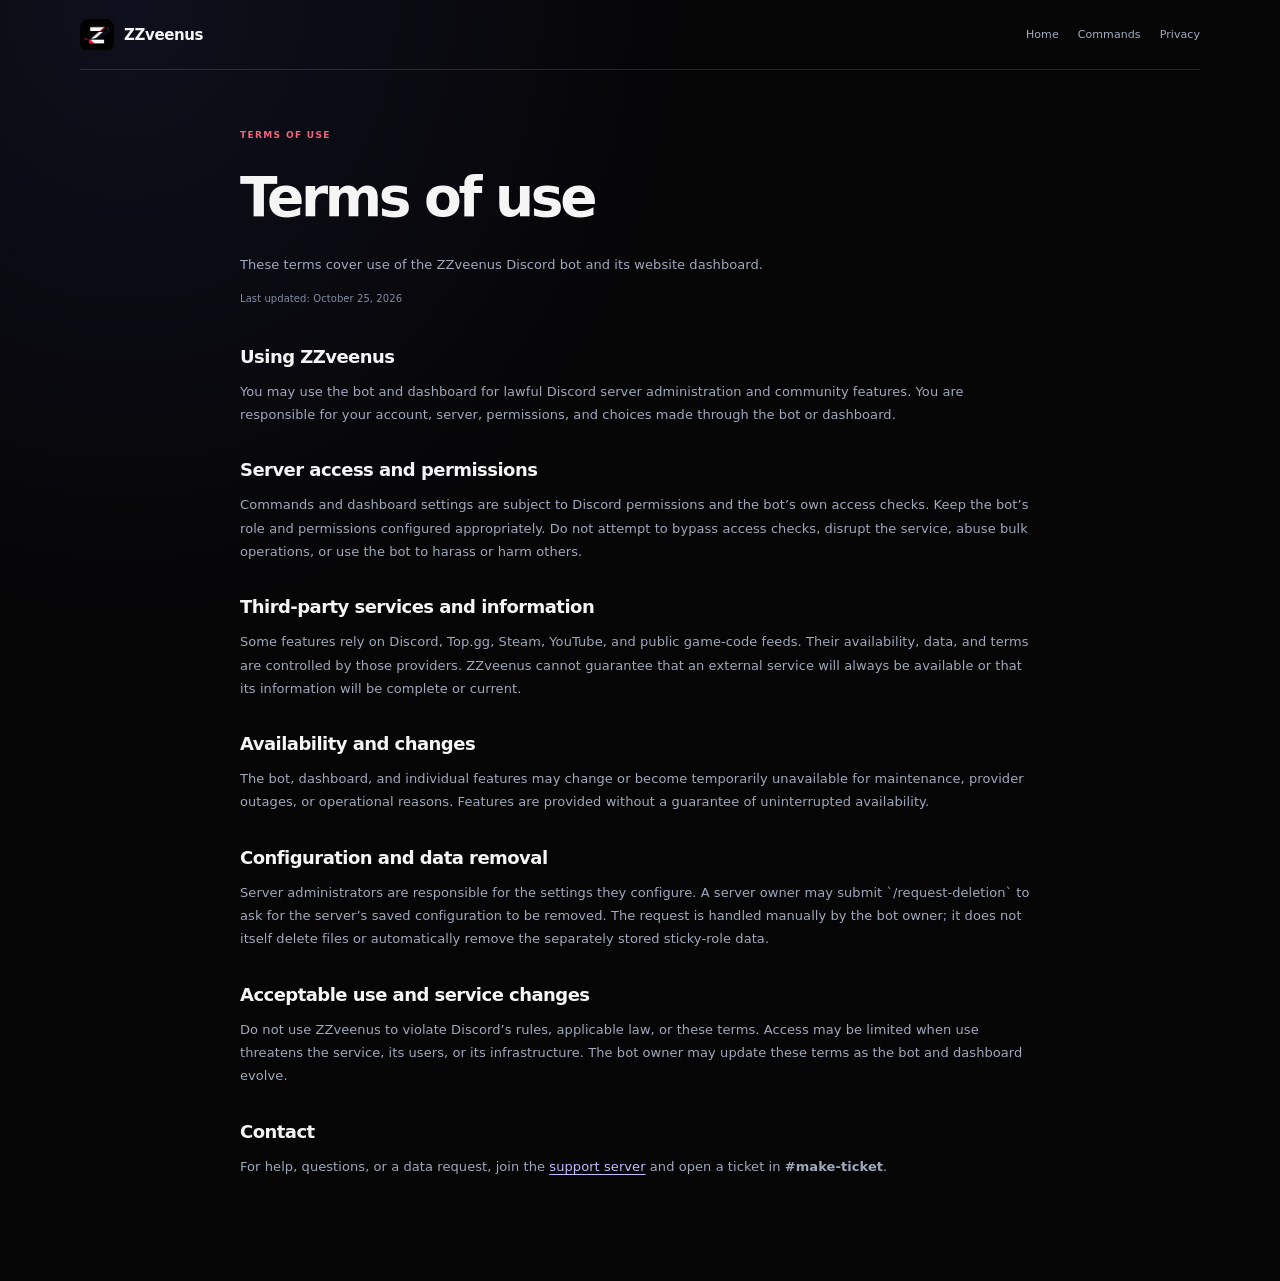
==== terms.html @ 5bde3ddc "Add GitHub Pages legal pages" ====
<!doctype html>
<html lang="en">
<head>
  <meta charset="utf-8">
  <meta name="viewport" content="width=device-width, initial-scale=1">
  <meta name="theme-color" content="#08090b">
  <meta name="description" content="Terms for using the ZZveenus Discord bot and web dashboard.">
  <title>Terms — ZZveenus</title>
  <link rel="icon" href="/zzveenus.png?v=2" type="image/png">
  <link rel="stylesheet" href="site.css">
</head>
<body class="doc-page">
  <header class="doc-header"><a class="brand" href="index.html" aria-label="ZZveenus home"><img class="brand-logo" src="zzveenus.png" alt="" onerror="this.hidden=true"><span>ZZveenus</span></a><nav class="doc-nav" aria-label="Page navigation"><a href="index.html">Home</a><a href="https://zzveenus.duckdns.org/commands">Commands</a><a href="privacy.html">Privacy</a></nav></header>
  <main class="doc-shell legal-content">
    <section class="doc-lead"><div class="eyebrow">TERMS OF USE</div><h1>Terms of use</h1><p>These terms cover use of the ZZveenus Discord bot and its website dashboard.</p><p class="last-updated">Last updated: October 25, 2026</p></section>
    <h2>Using ZZveenus</h2>
    <p>You may use the bot and dashboard for lawful Discord server administration and community features. You are responsible for your account, server, permissions, and choices made through the bot or dashboard.</p>
    <h2>Server access and permissions</h2>
    <p>Commands and dashboard settings are subject to Discord permissions and the bot’s own access checks. Keep the bot’s role and permissions configured appropriately. Do not attempt to bypass access checks, disrupt the service, abuse bulk operations, or use the bot to harass or harm others.</p>
    <h2>Third-party services and information</h2>
    <p>Some features rely on Discord, Top.gg, Steam, YouTube, and public game-code feeds. Their availability, data, and terms are controlled by those providers. ZZveenus cannot guarantee that an external service will always be available or that its information will be complete or current.</p>
    <h2>Availability and changes</h2>
    <p>The bot, dashboard, and individual features may change or become temporarily unavailable for maintenance, provider outages, or operational reasons. Features are provided without a guarantee of uninterrupted availability.</p>
    <h2>Configuration and data removal</h2>
    <p>Server administrators are responsible for the settings they configure. A server owner may submit `/request-deletion` to ask for the server’s saved configuration to be removed. The request is handled manually by the bot owner; it does not itself delete files or automatically remove the separately stored sticky-role data.</p>
    <h2>Acceptable use and service changes</h2>
    <p>Do not use ZZveenus to violate Discord’s rules, applicable law, or these terms. Access may be limited when use threatens the service, its users, or its infrastructure. The bot owner may update these terms as the bot and dashboard evolve.</p>
    <h2>Contact</h2>
    <p>For help, questions, or a data request, join the <a href="https://discord.com/invite/rjfcsgmcDd">support server</a> and open a ticket in <b>#make-ticket</b>.</p>
  </main>
</body>
</html>
---- site.css ----
:root{color-scheme:dark;--bg:#0b0e16;--surface:#111522;--surface-2:#151a2a;--line:rgba(180,191,235,.12);--text:#f3f5ff;--muted:#a0a7bd;--dim:#717991;--purple:#9a8bff;--blue:#6f92ff;--mint:#7de5c7;--orange:#ffb47e;--shadow:0 28px 90px rgba(0,0,0,.38);font-family:Inter,ui-sans-serif,system-ui,-apple-system,BlinkMacSystemFont,"Segoe UI",sans-serif}*{box-sizing:border-box}html{scroll-behavior:smooth;scroll-padding-top:90px}body{margin:0;background:var(--bg);color:var(--text);font-size:15px;line-height:1.6}a{color:inherit;text-decoration:none}button,input,select,textarea{font:inherit}button,a{-webkit-tap-highlight-color:transparent}button:focus-visible,a:focus-visible,input:focus-visible,select:focus-visible,textarea:focus-visible{outline:2px solid var(--purple);outline-offset:3px}.site-shell{overflow:hidden}.section-wrap{width:min(1160px,calc(100% - 56px));margin-inline:auto}.topbar{height:78px;width:min(1260px,calc(100% - 48px));margin:auto;display:flex;align-items:center;justify-content:space-between;border-bottom:1px solid rgba(255,255,255,.06)}.brand{display:inline-flex;align-items:center;gap:11px;font-weight:760;font-size:16px;letter-spacing:-.03em}.brand-mark{display:grid;place-items:center;width:32px;height:32px;border-radius:11px;color:#101322;font-size:17px;font-weight:900;background:linear-gradient(140deg,#c4b8ff,#7187ff);box-shadow:0 5px 25px rgba(133,130,255,.28)}.main-nav,.top-actions{display:flex;align-items:center;gap:29px}.main-nav a,.support-link{color:var(--muted);font-size:13px;transition:color .2s}.main-nav a:hover,.support-link:hover,.footer-links a:hover{color:var(--text)}.top-actions{gap:10px}.button{display:inline-flex;align-items:center;justify-content:center;gap:10px;padding:12px 18px;border-radius:12px;border:1px solid transparent;font-size:13px;font-weight:720;transition:transform .2s,border-color .2s,background .2s,box-shadow .2s;cursor:pointer}.button:hover{transform:translateY(-2px)}.button-small{padding:9px 13px;font-size:12px}.button-large{padding:15px 20px;font-size:14px}.button-primary{color:#101322;background:linear-gradient(135deg,#c4b8ff,#91a1ff 70%,#7edccc);box-shadow:0 8px 30px rgba(130,139,255,.18)}.button-primary:hover{box-shadow:0 12px 34px rgba(130,139,255,.28)}.button-quiet{background:rgba(255,255,255,.035);border-color:var(--line);color:#d5daf0}.button-outline{background:rgba(255,255,255,.025);border-color:rgba(200,206,255,.2);color:#e8eaff}.button-outline:hover,.button-quiet:hover{border-color:rgba(190,183,255,.55);background:rgba(255,255,255,.06)}.hero{min-height:645px;display:grid;grid-template-columns:1.02fr .98fr;gap:56px;align-items:center;padding-top:50px;padding-bottom:66px}.hero-copy{position:relative;z-index:2}.eyebrow{display:flex;align-items:center;gap:9px;color:#bcb6ff;text-transform:uppercase;font-weight:760;font-size:10px;letter-spacing:.17em}.pulse-dot{width:7px;height:7px;border-radius:50%;background:var(--mint);box-shadow:0 0 14px var(--mint)}h1,h2,h3,p{margin-top:0}.hero h1{font-size:clamp(46px,6vw,74px);letter-spacing:-.07em;line-height:1.05;margin:21px 0 22px;font-weight:780}.gradient-text{color:transparent;background:linear-gradient(95deg,#c5b7ff 3%,#8e9cff 55%,#87e2c9);background-clip:text;-webkit-background-clip:text}.hero-lede{max-width:540px;font-size:17px;line-height:1.7;color:#aeb5ca}.hero-buttons{display:flex;flex-wrap:wrap;gap:12px;margin-top:28px}.hero-footnote{margin-top:20px;color:#8f97ad;font-size:12px}.mini-check{display:inline-grid;place-items:center;width:18px;height:18px;border-radius:50%;margin-right:5px;color:var(--mint);background:rgba(125,229,199,.12);font-weight:800}.hero-footnote code,.feature-command,.step code,.faq-item code{font-size:11px;color:#cec9ff;background:rgba(155,139,255,.1);border:1px solid rgba(155,139,255,.14);border-radius:6px;padding:3px 6px}.support-link{display:inline-block;margin-top:24px;font-size:12px}.support-link span{color:var(--purple);padding-left:3px}.hero-art{min-height:470px;position:relative;display:grid;place-items:center;isolation:isolate}.hero-art:before{content:"";position:absolute;width:340px;height:340px;border-radius:50%;background:radial-gradient(circle,rgba(105,116,255,.23),rgba(64,80,181,.06) 52%,transparent 70%);filter:blur(12px);z-index:-2}.art-orbit{position:absolute;width:400px;height:400px;border:1px solid rgba(158,151,255,.13);border-radius:50%;z-index:-1;transform:rotate(-20deg) scaleY(.54)}.orbit-two{width:480px;height:480px;transform:rotate(48deg) scaleY(.44);border-color:rgba(123,228,211,.1)}.orb{position:absolute;border-radius:50%;filter:blur(1px);z-index:-1}.orb-a{width:13px;height:13px;right:10%;top:15%;background:#82e7ce;box-shadow:0 0 30px #82e7ce}.orb-b{width:8px;height:8px;left:5%;bottom:18%;background:#a392ff;box-shadow:0 0 25px #a392ff}.discord-card{position:relative;width:min(370px,85%);padding:20px;border-radius:20px;border:1px solid rgba(195,198,255,.18);background:linear-gradient(145deg,rgba(28,34,55,.96),rgba(17,21,34,.96));box-shadow:0 35px 90px rgba(0,0,0,.4),0 0 55px rgba(105,116,255,.11);transform:rotate(-2deg)}.discord-card-head,.alert-preview,.card-foot,.sale-line,.setup-head{display:flex;align-items:center}.discord-card-head{gap:11px}.discord-avatar,.setup-mark{width:38px;height:38px;display:grid;place-items:center;border-radius:13px;background:linear-gradient(135deg,#ab9cff,#7287ff);color:#13152a;font-size:19px;font-weight:900}.discord-card-head strong,.discord-card-head small,.alert-preview b,.alert-preview small,.setup-head b,.setup-head small,.sale-line b,.sale-line small{display:block}.discord-card-head strong{font-size:13px}.discord-card-head small,.alert-preview small,.setup-head small,.sale-line small{font-size:10px;color:#8790a8}.card-dots{margin-left:auto;color:#8089a2;letter-spacing:2px}.alert-tag{display:flex;justify-content:space-between;margin-top:24px;color:#ffbb89;font-weight:800;font-size:9px;letter-spacing:.15em}.alert-online{font-size:8px;color:#79dfbd}.discord-card h3{margin:12px 0 5px;font-size:20px;letter-spacing:-.04em}.discord-card>p{color:#a6aec3;font-size:12px;line-height:1.6;margin-bottom:17px}.alert-preview{gap:11px;padding:12px;border:1px solid rgba(255,255,255,.07);border-radius:12px;background:rgba(255,255,255,.035)}.preview-icon{display:grid;place-items:center;width:30px;height:30px;background:rgba(255,177,126,.12);border-radius:10px;color:var(--orange);font-size:19px}.alert-preview b{font-size:11px}.alert-preview strong{margin-left:auto;color:var(--mint);font-size:12px}.card-divider{height:1px;background:rgba(255,255,255,.07);margin:17px 0 12px}.card-foot{justify-content:space-between;color:#798198;font-size:9px}.float-chip{position:absolute;padding:9px 12px;border:1px solid rgba(196,199,255,.14);border-radius:99px;background:rgba(16,20,33,.87);box-shadow:0 9px 30px rgba(0,0,0,.24);color:#bdc2d7;font-size:10px;backdrop-filter:blur(16px)}.float-chip span{color:var(--mint);margin-right:5px}.chip-top{top:18%;right:0}.chip-bottom{bottom:13%;left:1%}.trust-strip{display:flex;align-items:center;justify-content:space-between;gap:14px;padding:19px 24px;margin-bottom:128px;border:1px solid var(--line);border-radius:15px;background:linear-gradient(90deg,rgba(255,255,255,.025),rgba(126,135,222,.055),rgba(255,255,255,.02));color:#bac1d4;font-size:11px}.trust-strip>span{font-size:9px;letter-spacing:.14em;color:#858da3;font-weight:760}.trust-strip b{font-weight:600}.trust-strip i{height:4px;width:4px;border-radius:50%;background:#6e718c}.features-section{padding-bottom:128px}.section-heading{max-width:620px;margin-bottom:42px}.section-heading h2,.how-section h2,.closing h2{font-size:clamp(35px,4.6vw,54px);line-height:1.08;letter-spacing:-.065em;margin:16px 0}.muted-heading{color:#868ea5}.section-heading>p,.why-card p,.closing>p{color:#9da5ba;font-size:14px}.feature-grid{display:grid;grid-template-columns:1fr 1fr;gap:16px}.feature-card{position:relative;min-height:300px;padding:25px;border:1px solid var(--line);border-radius:20px;background:linear-gradient(145deg,rgba(23,28,44,.86),rgba(16,20,31,.9));overflow:hidden;transition:transform .25s,border-color .25s}.feature-card:hover{transform:translateY(-4px);border-color:rgba(176,166,255,.32)}.feature-wide{grid-column:span 2;display:grid;grid-template-columns:.9fr 1.1fr;align-items:center;gap:28px;min-height:280px}.feature-icon{display:grid;place-items:center;width:38px;height:38px;border-radius:13px;margin-bottom:19px;font-size:18px;font-weight:800}.icon-orange{background:rgba(255,180,126,.13);color:var(--orange)}.icon-red{background:rgba(255,101,120,.12);color:#ff7186}.icon-violet{background:rgba(156,139,255,.14);color:#b4a7ff}.icon-blue{background:rgba(111,146,255,.15);color:#91a9ff}.icon-green{background:rgba(125,229,199,.12);color:var(--mint)}.icon-teal{background:rgba(82,205,190,.12);color:#68d5c9}.feature-kicker{color:#939bb1;font-size:9px;font-weight:800;letter-spacing:.16em}.feature-card h3{font-size:20px;letter-spacing:-.04em;line-height:1.25;margin:8px 0 10px}.feature-card p{color:#a1a9bd;font-size:12px;line-height:1.7;margin:0;max-width:460px}.feature-command{display:inline-block;margin-top:18px}.feature-copy .feature-icon{margin-bottom:16px}.feature-visual,.setup-visual{min-height:188px;padding:18px;border:1px solid rgba(190,194,255,.12);border-radius:16px;background:radial-gradient(ellipse at 80% 15%,rgba(112,115,255,.13),transparent 55%),rgba(9,12,21,.45)}.visual-label{margin-bottom:20px;color:#767e96;font-size:8px;letter-spacing:.15em;font-weight:800}.sale-line{gap:10px;padding:10px 0;border-top:1px solid rgba(255,255,255,.06)}.sale-glyph{display:grid;place-items:center;width:30px;height:30px;background:rgba(255,180,126,.12);border-radius:9px;color:var(--orange);font-size:17px;font-weight:800}.sale-line b{font-size:10px}.sale-line em{margin-left:auto;color:var(--mint);font-style:normal;font-size:11px;font-weight:800}.ghost-line{opacity:.68}.mini-demo{display:flex;align-items:center;gap:10px;margin-top:24px;padding:12px;border-radius:13px;background:rgba(255,255,255,.035);border:1px solid rgba(255,255,255,.06)}.demo-play{display:grid;place-items:center;width:31px;height:31px;border-radius:10px;background:rgba(255,92,120,.13);color:#ff8094;font-size:11px}.mini-demo b,.mini-demo small{display:block}.mini-demo b{font-size:10px}.mini-demo small{font-size:9px;color:#818aa0}.demo-arrow{margin-left:auto;color:#9c91ff}.code-demo{display:flex;align-items:center;justify-content:space-between;flex-wrap:wrap;gap:10px;margin-top:20px;padding:13px 14px;border-radius:13px;background:rgba(255,255,255,.035);color:#9a9fb5;font-size:8px;letter-spacing:.05em}.code-demo b{font-size:10px;color:#c2b5ff;letter-spacing:.17em}.code-demo span:last-child{width:100%;color:#70798f}.setup-visual{min-height:185px}.setup-head{gap:10px;margin-bottom:16px}.setup-mark{width:30px;height:30px;border-radius:10px;font-size:14px}.setup-head b{font-size:10px}.setup-row{display:flex;align-items:center;gap:9px;padding:8px 0;border-top:1px solid rgba(255,255,255,.055);font-size:10px;color:#b6bdd0}.setup-row small{margin-left:auto;color:#78dcbf;font-size:8px}.check-pill{display:grid;place-items:center;width:16px;height:16px;border-radius:50%;background:rgba(125,229,199,.13);color:var(--mint);font-size:10px}.text-link{display:inline-block;margin-top:18px;color:#c2b8ff;font-size:11px}.text-link span{margin-left:4px}.media-note{display:flex;align-items:center;gap:15px;margin-top:18px;padding:17px 20px;border:1px dashed rgba(177,170,255,.26);border-radius:15px;color:#9ea7bc;background:rgba(144,130,255,.035)}.media-note>span{display:grid;place-items:center;width:32px;height:32px;border-radius:50%;background:rgba(160,146,255,.14);color:#c5bbff;font-size:11px}.media-note b{display:block;color:#d5d7e9;font-size:11px}.media-note p{margin:3px 0 0;font-size:10px}.how-section{padding:96px 0;background:radial-gradient(ellipse at 10% 45%,rgba(76,89,179,.1),transparent 50%),linear-gradient(180deg,rgba(255,255,255,.018),transparent)}.how-layout{display:grid;grid-template-columns:.85fr 1.15fr;gap:100px;align-items:center}.how-section .section-heading{margin:0}.how-section .button{margin-top:10px}.steps-list{display:grid;gap:7px}.step{display:grid;grid-template-columns:55px 1fr;gap:15px;padding:21px 0;border-bottom:1px solid var(--line)}.step:last-child{border-bottom:none}.step-number{font-size:12px;color:#9c91ff;font-weight:800;letter-spacing:.1em}.step h3{margin:0 0 6px;font-size:15px}.step p{margin:0;color:#9da5ba;font-size:12px}.why-section{padding-top:112px;padding-bottom:110px}.why-card{position:relative;display:grid;grid-template-columns:1fr .8fr;gap:40px;align-items:center;min-height:330px;padding:47px;border-radius:23px;border:1px solid rgba(186,181,255,.16);background:radial-gradient(ellipse at 80% 40%,rgba(113,113,245,.12),transparent 47%),linear-gradient(145deg,#171b2c,#111522);overflow:hidden}.why-card h2{font-size:38px;letter-spacing:-.06em;margin:14px 0}.why-card p{max-width:520px;line-height:1.75}.why-card .button{margin-top:12px}.why-stats{height:245px;position:relative;display:grid;place-items:center}.why-orbit{position:absolute;width:235px;height:235px;border-radius:50%;border:1px solid rgba(171,162,255,.21);transform:rotate(34deg) scaleY(.56)}.why-orbit:before,.why-orbit:after{content:"";position:absolute;inset:22px;border:1px solid rgba(124,225,205,.14);border-radius:50%}.why-orbit:after{inset:44px;border-color:rgba(173,161,255,.13)}.why-mark{display:grid;place-items:center;width:68px;height:68px;border-radius:22px;background:linear-gradient(145deg,#c4b8ff,#7a8eff);color:#16172b;font-size:34px;font-weight:900;box-shadow:0 0 45px rgba(141,133,255,.35)}.why-label{position:absolute;padding:6px 9px;border-radius:8px;background:rgba(10,13,23,.84);border:1px solid var(--line);color:#b6bdd1;font-size:8px;letter-spacing:.1em}.label-a{top:12%;left:16%}.label-b{top:20%;right:6%}.label-c{bottom:15%;left:8%}.label-d{bottom:11%;right:12%}.faq-section{display:grid;grid-template-columns:.7fr 1.3fr;gap:70px;padding-bottom:125px}.faq-section .section-heading{margin:0}.faq-list{border-top:1px solid var(--line)}.faq-item{border-bottom:1px solid var(--line);padding:0 2px}.faq-item summary{display:flex;justify-content:space-between;align-items:center;gap:15px;list-style:none;cursor:pointer;padding:19px 0;font-size:13px;font-weight:650}.faq-item summary::-webkit-details-marker{display:none}.faq-item summary span{color:#a498ff;font-size:21px;font-weight:300;transition:transform .2s}.faq-item[open] summary span{transform:rotate(45deg)}.faq-item p{max-width:610px;margin:0;padding:0 32px 20px 0;color:#9fa7ba;font-size:12px}.faq-item p a{color:#c5baff;text-decoration:underline;text-underline-offset:3px}.closing{position:relative;margin-bottom:96px;padding:66px 24px;text-align:center;border:1px solid rgba(182,173,255,.16);border-radius:24px;background:linear-gradient(145deg,rgba(24,28,46,.96),rgba(15,18,29,.95));overflow:hidden}.closing-glow{position:absolute;top:-140px;left:50%;transform:translateX(-50%);width:430px;height:240px;background:rgba(121,121,255,.15);filter:blur(80px);pointer-events:none}.closing>*:not(.closing-glow){position:relative}.closing .eyebrow{justify-content:center}.closing h2{margin:16px 0;font-size:clamp(34px,5vw,54px)}.closing>p{margin-bottom:5px}.closing .hero-buttons{justify-content:center}.footer{padding-top:25px;padding-bottom:30px;border-top:1px solid var(--line);display:grid;grid-template-columns:1fr auto;gap:28px}.footer-main p{margin:12px 0 0;color:#858da2;font-size:11px}.footer-links{display:flex;gap:19px;align-items:center;color:#a5acc0;font-size:10px}.footer-legal{grid-column:span 2;display:flex;justify-content:space-between;padding-top:17px;border-top:1px solid rgba(255,255,255,.055);color:#6f778d;font-size:9px}.reveal{opacity:0;transform:translateY(15px);transition:opacity .7s ease,transform .7s ease}.reveal.visible{opacity:1;transform:translateY(0)}@media(prefers-reduced-motion:reduce){html{scroll-behavior:auto}*,*:before,*:after{animation-duration:.01ms!important;animation-iteration-count:1!important;transition-duration:.01ms!important}.reveal{opacity:1;transform:none}}

.dashboard-page{min-height:100vh;background:radial-gradient(ellipse at 12% -10%,rgba(103,108,230,.13),transparent 42%),var(--bg)}.dash-topbar{height:70px;padding:0 max(24px,calc((100vw - 1280px)/2));display:flex;align-items:center;justify-content:space-between;border-bottom:1px solid var(--line);background:rgba(11,14,22,.8)}.dash-topbar .brand small{color:#8c94ab;font-size:11px;letter-spacing:0;font-weight:560}.brand-divider{color:#535a70;font-weight:400}.user-area{display:flex;align-items:center;gap:11px;color:#cbd0e2;font-size:12px}.user-avatar{width:31px;height:31px;border-radius:50%;object-fit:cover;background:#282d44}.dashboard-root{width:min(1180px,calc(100% - 48px));min-height:calc(100vh - 70px);margin:auto;padding:42px 0 70px}.loading-screen{min-height:55vh;display:grid;place-content:center;text-align:center;color:var(--muted)}.spinner{display:block;width:28px;height:28px;margin:0 auto 14px;border:2px solid rgba(166,157,255,.2);border-top-color:#a99aff;border-radius:50%;animation:spin .8s linear infinite}@keyframes spin{to{transform:rotate(360deg)}}.dashboard-intro{display:flex;align-items:end;justify-content:space-between;gap:20px;margin-bottom:27px}.dashboard-intro h1{font-size:34px;letter-spacing:-.06em;margin:8px 0}.dashboard-intro p{color:#9fa7ba;margin:0;font-size:13px}.server-grid{display:grid;grid-template-columns:repeat(3,1fr);gap:13px}.server-card{display:flex;align-items:center;gap:13px;padding:17px;border:1px solid var(--line);border-radius:16px;background:linear-gradient(145deg,rgba(25,30,47,.86),rgba(16,20,31,.94));transition:transform .2s,border-color .2s}.server-card:hover{transform:translateY(-2px);border-color:rgba(178,167,255,.34)}.server-icon{width:49px;height:49px;flex:none;border-radius:15px;display:grid;place-items:center;object-fit:cover;background:linear-gradient(140deg,#5e668e,#272d43);color:#e8eaff;font-size:19px;font-weight:800}.server-meta{min-width:0;flex:1}.server-meta strong{display:block;overflow:hidden;text-overflow:ellipsis;white-space:nowrap;font-size:13px}.server-meta small{display:block;color:#8b93a9;font-size:10px;margin-top:3px}.server-state{font-size:9px;color:#7adfbd}.server-state.offline{color:#ffbe88}.server-card-action{margin-top:9px;color:#c4b9ff;font-size:10px;font-weight:700}.dashboard-empty{max-width:620px;padding:25px;border-radius:17px;border:1px dashed rgba(177,168,255,.25);background:rgba(156,139,255,.035);color:#a3abc0}.dashboard-empty h2{font-size:19px;color:#f0f1fb;letter-spacing:-.04em}.dashboard-empty p{font-size:12px;line-height:1.7}.dash-server-heading{display:flex;align-items:center;gap:15px;margin-bottom:27px}.dash-server-heading .server-icon{width:55px;height:55px}.dash-server-heading h1{margin:0;font-size:27px;letter-spacing:-.05em}.dash-server-heading p{margin:4px 0 0;color:#9098ad;font-size:11px}.dash-back{display:inline-flex;margin-bottom:19px;color:#9da5ba;font-size:11px}.dash-back:hover{color:#e4e6f3}.server-layout{display:grid;grid-template-columns:208px minmax(0,1fr);gap:22px;align-items:start}.server-sidebar{position:sticky;top:20px;padding:10px;border:1px solid var(--line);border-radius:15px;background:rgba(18,22,35,.8)}.server-sidebar button{width:100%;display:flex;align-items:center;gap:10px;padding:10px 11px;text-align:left;border:0;border-radius:9px;background:transparent;color:#a1a9bd;font-size:11px;cursor:pointer}.server-sidebar button:hover{background:rgba(255,255,255,.04);color:#eef0fc}.server-sidebar button.active{background:rgba(145,133,255,.13);color:#d7d0ff}.server-sidebar button span{width:18px;text-align:center;color:#a59aff}.settings-panel{min-width:0;padding:26px;border:1px solid var(--line);border-radius:17px;background:linear-gradient(145deg,rgba(21,26,42,.88),rgba(15,19,30,.94))}.panel-heading{display:flex;justify-content:space-between;gap:15px;align-items:start;padding-bottom:19px;border-bottom:1px solid var(--line);margin-bottom:21px}.panel-heading h2{margin:0 0 5px;font-size:20px;letter-spacing:-.04em}.panel-heading p{margin:0;color:#949cb0;font-size:11px}.settings-form{display:grid;gap:17px}.field{display:grid;gap:7px}.field>span,.field-label{font-size:11px;font-weight:690;color:#d2d6e7}.field small,.field-help{color:#7f889f;font-size:10px;font-weight:450;line-height:1.5}.field input,.field select,.field textarea{width:100%;border:1px solid rgba(185,194,230,.16);border-radius:10px;background:#0d111c;color:#eef0fc;padding:10px 11px;font-size:12px}.field input[type=number]{max-width:150px}.field select[multiple]{min-height:160px}.field textarea{resize:vertical;min-height:110px;line-height:1.55}.field input:focus,.field select:focus,.field textarea:focus{border-color:#988aff}.check-field{display:flex;align-items:center;gap:10px;padding:13px;border:1px solid rgba(185,194,230,.12);border-radius:11px;background:rgba(255,255,255,.02)}.check-field input{width:17px;height:17px;accent-color:#9b8eff}.check-field span{font-size:11px;font-weight:680}.check-field small{display:block;color:#818aa0;font-size:10px;font-weight:450;margin-top:3px}.form-row{display:grid;grid-template-columns:1fr 1fr;gap:15px}.form-actions{display:flex;align-items:center;gap:14px;padding-top:6px}.save-status{font-size:10px;color:#82dfc1}.save-status.error{color:#ff9d9f}.notice{padding:12px 14px;border-radius:11px;background:rgba(255,190,136,.075);border:1px solid rgba(255,190,136,.13);color:#d4b393;font-size:10px;line-height:1.55}.overview-grid{display:grid;grid-template-columns:repeat(2,minmax(0,1fr));gap:12px}.overview-tile{padding:16px;border-radius:13px;border:1px solid rgba(185,194,230,.12);background:rgba(255,255,255,.025)}.overview-tile small{display:block;color:#818aa0;font-size:9px;text-transform:uppercase;letter-spacing:.1em}.overview-tile strong{display:block;margin-top:7px;font-size:13px}.overview-subtitle{margin:25px 0 12px;color:#a9b0c3;font-size:11px;font-weight:700}.overview-copy{color:#9199ae;font-size:11px;line-height:1.7}.auth-card{max-width:560px;margin:7vh auto;padding:36px;border:1px solid rgba(190,184,255,.16);border-radius:21px;background:radial-gradient(ellipse at 90% 10%,rgba(112,115,255,.14),transparent 45%),linear-gradient(145deg,#171b2c,#111522);box-shadow:var(--shadow)}.auth-card h1{margin:14px 0 8px;font-size:32px;letter-spacing:-.06em}.auth-card p{max-width:440px;color:#a2a9bd;font-size:12px;line-height:1.7}.auth-card .button{margin-top:8px}.auth-note{margin-top:19px;padding-top:15px;border-top:1px solid var(--line);color:#7e879d;font-size:10px}.user-logout{border:1px solid var(--line);background:rgba(255,255,255,.035);color:#b9c0d3;padding:7px 10px;border-radius:9px;font-size:10px;cursor:pointer}.user-logout:hover{border-color:rgba(181,172,255,.35)}.toast-error{padding:12px 14px;margin-bottom:15px;border-radius:10px;background:rgba(255,112,126,.09);border:1px solid rgba(255,112,126,.18);color:#ffb0b6;font-size:11px}.bot-badge{display:inline-flex;align-items:center;gap:6px;padding:5px 8px;border-radius:99px;background:rgba(125,229,199,.09);color:#8de5c9;font-size:9px}.bot-badge:before{content:"";width:5px;height:5px;border-radius:50%;background:#7de5c7}.unsupported-card{padding:18px;border:1px solid var(--line);border-radius:13px;color:#9ea6ba;font-size:11px;line-height:1.6}@media(max-width:900px){.hero{gap:22px;min-height:590px}.hero h1{font-size:clamp(44px,7vw,62px)}.trust-strip{flex-wrap:wrap;justify-content:center;margin-bottom:90px}.trust-strip>span{width:100%;text-align:center}.feature-wide{gap:18px}.how-layout{gap:50px}.faq-section{gap:35px}.server-grid{grid-template-columns:repeat(2,1fr)}}@media(max-width:700px){.section-wrap{width:min(100% - 36px,540px)}.topbar{width:calc(100% - 32px);height:68px}.main-nav{display:none}.top-actions{gap:7px}.top-actions .button-small{padding:8px 10px;font-size:10px}.hero{grid-template-columns:1fr;padding-top:64px;padding-bottom:45px;gap:20px}.hero h1{font-size:clamp(43px,11vw,62px)}.hero-lede{font-size:15px}.hero-art{min-height:410px;margin-top:-12px}.discord-card{width:min(360px,88%)}.chip-top{right:1%}.chip-bottom{left:0}.trust-strip{gap:10px 16px;padding:15px;margin-bottom:82px}.trust-strip b{font-size:10px}.trust-strip i{display:none}.features-section{padding-bottom:85px}.section-heading h2,.how-section h2{font-size:41px}.feature-grid{grid-template-columns:1fr}.feature-wide{grid-column:auto;grid-template-columns:1fr;gap:20px}.feature-card{padding:21px;min-height:0}.feature-visual,.setup-visual{min-height:165px}.how-section{padding:75px 0}.how-layout{grid-template-columns:1fr;gap:31px}.why-section{padding:78px 0}.why-card{grid-template-columns:1fr;padding:27px;gap:9px}.why-card h2{font-size:31px}.why-stats{height:220px}.faq-section{grid-template-columns:1fr;gap:20px;padding-bottom:85px}.closing{padding:48px 18px;margin-bottom:65px}.closing h2{font-size:39px}.footer{grid-template-columns:1fr;gap:20px}.footer-links{flex-wrap:wrap;gap:13px 19px}.footer-legal{grid-column:auto;flex-direction:column;gap:6px}.dashboard-root{width:calc(100% - 32px);padding-top:27px}.dash-topbar{height:62px;padding:0 16px}.dash-topbar .brand{font-size:14px;gap:8px}.dash-topbar .brand-mark{width:29px;height:29px}.dash-topbar .brand small{font-size:9px}.user-area{gap:7px;font-size:10px}.user-avatar{width:27px;height:27px}.user-logout{padding:6px 8px;font-size:9px}.dashboard-intro{align-items:start;flex-direction:column}.dashboard-intro h1{font-size:29px}.server-grid{grid-template-columns:1fr}.server-layout{grid-template-columns:1fr;gap:12px}.server-sidebar{position:static;display:flex;overflow-x:auto;gap:3px;padding:6px}.server-sidebar button{width:auto;white-space:nowrap;flex:none;padding:9px 10px}.settings-panel{padding:19px}.panel-heading h2{font-size:18px}.form-row,.overview-grid{grid-template-columns:1fr}.auth-card{padding:26px;margin-top:4vh}.dash-server-heading h1{font-size:22px}.panel-heading{flex-direction:column}.panel-heading .bot-badge{align-self:start}}

:root {
  color-scheme: dark;
  --bg: #050506;
  --surface: #0b0c0e;
  --surface-2: #121316;
  --line: rgba(245, 246, 250, .13);
  --text: #f5f5f6;
  --muted: #b5b6bc;
  --dim: #898b93;
  --purple: #f02a4d;
  --blue: #394f79;
  --mint: #a9c7b6;
  --orange: #d1a47d;
  --shadow: 0 24px 72px rgba(0, 0, 0, .58);
}

body {
  background: var(--bg);
  color: var(--text);
  letter-spacing: .005em;
}

.section-wrap {
  width: min(1120px, calc(100% - 64px));
}

.topbar {
  height: 72px;
  border-color: var(--line);
}

.brand {
  gap: 10px;
  font-size: 15px;
  letter-spacing: -.025em;
}

.brand-logo {
  display: block;
  width: 34px;
  height: 34px;
  flex: 0 0 auto;
  object-fit: contain;
  border-radius: 10px;
}

.button {
  min-height: 40px;
  padding: 10px 16px;
  border-radius: 9px;
  font-weight: 650;
  letter-spacing: .005em;
  transition: color .16s ease, background .16s ease, border-color .16s ease, box-shadow .16s ease;
}

.button:hover {
  transform: none;
}

.button-primary {
  color: #09090a;
  background: #f2f2f3;
  border-color: rgba(255, 255, 255, .8);
  box-shadow: 0 3px 18px rgba(240, 42, 77, .08);
}

.button-primary:hover {
  background: #ffffff;
  border-color: #ffffff;
  box-shadow: 0 5px 22px rgba(240, 42, 77, .18);
}

.button-quiet,
.button-outline {
  color: #e0e0e4;
  background: #0c0d0f;
  border-color: #383a40;
}

.button-outline:hover,
.button-quiet:hover {
  background: #17181c;
  border-color: #62646c;
}

.hero {
  min-height: 600px;
  gap: 48px;
  padding-top: 44px;
  padding-bottom: 54px;
}

.eyebrow {
  color: #f0647d;
  font-size: 9px;
  letter-spacing: .15em;
}

.pulse-dot {
  width: 6px;
  height: 6px;
  background: #b8cfbd;
  box-shadow: none;
}

.hero h1 {
  max-width: 650px;
  font-size: clamp(44px, 5.6vw, 68px);
  font-weight: 690;
  letter-spacing: -.06em;
  line-height: 1.04;
}

.gradient-text {
  color: #f04463;
  background: none;
  -webkit-text-fill-color: currentColor;
}

.hero-lede {
  color: #aaaab2;
  font-size: 16px;
}

.hero-art {
  min-height: 420px;
}

.hero-art:before,
.art-orbit,
.orb,
.float-chip {
  display: none;
}

.discord-card {
  width: min(390px, 90%);
  padding: 22px;
  border-color: #282930;
  border-radius: 15px;
  background: #101115;
  box-shadow: 0 25px 70px rgba(0, 0, 0, .4);
  transform: none;
}

.discord-avatar {
  display: block;
  width: 38px;
  height: 38px;
  flex: 0 0 auto;
  object-fit: contain;
  border-radius: 11px;
  background: #17181e;
}

.discord-card h3 {
  font-size: 19px;
  font-weight: 650;
}

.alert-tag {
  color: #d0a77e;
}

.alert-online {
  color: #a9c7b6;
}

.alert-preview {
  border-color: #292a30;
  border-radius: 10px;
  background: #15161b;
}

.card-divider {
  background: #292a30;
}

.trust-strip {
  justify-content: flex-start;
  gap: 25px;
  margin-bottom: 104px;
  padding: 17px 20px;
  border-radius: 11px;
  background: #0e0f12;
  color: #c4c4cb;
}

.trust-strip > span {
  color: #85858e;
}

.trust-strip b {
  font-size: 10px;
  font-weight: 560;
}

.trust-strip i {
  flex: 0 0 3px;
  height: 3px;
  width: 3px;
  background: #595a63;
}

.features-section {
  padding-bottom: 110px;
}

.section-heading h2,
.how-section h2,
.closing h2 {
  font-weight: 650;
  letter-spacing: -.055em;
}

.section-heading > p,
.why-card p,
.closing > p {
  color: #a3a3ab;
}

.feature-grid {
  gap: 13px;
}

.feature-card {
  min-height: 278px;
  padding: 24px;
  border-color: #24252b;
  border-radius: 14px;
  background: #101115;
  transition: border-color .16s ease, background .16s ease;
}

.feature-card:hover {
  transform: none;
  border-color: #383941;
  background: #121318;
}

.feature-wide {
  min-height: 260px;
}

.feature-icon {
  border-radius: 10px;
}

.feature-kicker {
  color: #95959e;
  letter-spacing: .13em;
}

.feature-card h3 {
  font-weight: 640;
  letter-spacing: -.03em;
}

.feature-card p {
  color: #a4a4ac;
}

.feature-visual,
.setup-visual {
  border-color: #26272e;
  border-radius: 12px;
  background: #0c0d10;
}

.setup-mark {
  display: block;
  width: 30px;
  height: 30px;
  flex: 0 0 auto;
  object-fit: contain;
  border-radius: 9px;
  background: #17181e;
}

.mini-demo,
.code-demo {
  border-color: #25262c;
  border-radius: 10px;
  background: #15161a;
}

.media-note {
  border-style: solid;
  border-color: #292930;
  border-radius: 11px;
  background: #0e0f12;
}

.how-section {
  padding: 82px 0;
  border-top: 1px solid #1a1b20;
  border-bottom: 1px solid #1a1b20;
  background: #0c0d10;
}

.step {
  border-color: #24252b;
}

.step-number {
  color: #b5a6ff;
}

.why-section {
  padding-top: 94px;
  padding-bottom: 92px;
}

.why-card {
  min-height: 310px;
  padding: 42px;
  border-color: #282930;
  border-radius: 16px;
  background: #101115;
}

.why-card h2 {
  font-weight: 650;
}

.why-orbit {
  border-color: #2b2c34;
}

.why-mark {
  background: #17181e;
  box-shadow: none;
}

.why-label {
  color: #9999a2;
}

.faq-section {
  gap: 62px;
  padding-bottom: 100px;
}

.faq-item {
  border-color: #25262c;
}

.faq-item summary {
  color: #e2e2e7;
}

.faq-item p {
  color: #a1a1aa;
}

.closing {
  margin-bottom: 76px;
  padding: 64px 28px;
  border: 1px solid #292a31;
  border-radius: 16px;
  background: #101115;
}

.closing-glow {
  display: none;
}

.footer {
  padding-top: 26px;
  padding-bottom: 24px;
  border-top-color: #222329;
}

.footer-main p,
.footer-legal {
  color: #81818a;
}

.footer-links a {
  color: #b0b0b8;
}

.dash-topbar {
  height: 68px;
  border-bottom-color: #222329;
  background: #0a0b0d;
}

.dash-topbar .brand-logo {
  width: 32px;
  height: 32px;
}

.dashboard-root {
  padding-top: 38px;
}

.dashboard-intro {
  margin-bottom: 24px;
}

.dashboard-intro h1,
.dash-server-heading h1,
.auth-card h1 {
  font-weight: 650;
  letter-spacing: -.045em;
}

.server-card {
  border-color: #26272d;
  border-radius: 13px;
  background: #101115;
  box-shadow: none;
}

.server-card:hover {
  transform: none;
  border-color: #3a3b43;
  background: #131419;
}

.server-card-action {
  border-radius: 8px;
  color: #c7bbff;
}

.server-layout {
  gap: 18px;
}

.server-sidebar {
  border-color: #24252b;
  border-radius: 12px;
  background: #0d0e11;
}

.server-sidebar button {
  min-height: 38px;
  border-radius: 8px;
  color: #a5a5ae;
}

.server-sidebar button.active {
  background: #1b1a22;
  color: #e3ddff;
}

.settings-panel,
.auth-card,
.dashboard-empty {
  border-color: #282930;
  border-radius: 14px;
  background: #101115;
  box-shadow: none;
}

.field input,
.field select,
.field textarea {
  border-color: #2d2e35;
  border-radius: 8px;
  background: #0a0b0e;
  color: #eeeef1;
}

.field input:hover,
.field select:hover,
.field textarea:hover {
  border-color: #41424a;
}

.field input:focus,
.field select:focus,
.field textarea:focus {
  border-color: #a99aff;
  box-shadow: 0 0 0 3px rgba(169, 154, 255, .11);
}

.switch-field {
  position: relative;
  display: grid;
  grid-template-columns: 42px minmax(0, 1fr);
  align-items: center;
  column-gap: 13px;
  min-height: 68px;
  padding: 13px 15px;
  border: 1px solid #292a30;
  border-radius: 10px;
  background: #0d0e11;
  cursor: pointer;
  transition: border-color .16s ease, background .16s ease;
}

.switch-field:hover {
  border-color: #3b3c44;
  background: #111216;
}

.switch-input {
  position: absolute;
  width: 1px;
  height: 1px;
  opacity: 0;
  pointer-events: none;
}

.switch-track {
  position: relative;
  width: 40px;
  height: 23px;
  grid-column: 1;
  grid-row: 1;
  border: 1px solid #41424a;
  border-radius: 99px;
  background: #25262c;
  transition: background .18s ease, border-color .18s ease;
}

.switch-track::after {
  position: absolute;
  top: 2px;
  left: 2px;
  width: 17px;
  height: 17px;
  border-radius: 50%;
  background: #d1d1d7;
  content: "";
  transition: transform .18s ease, background .18s ease;
}

.switch-input:checked + .switch-track {
  border-color: #a99aff;
  background: #8c78e4;
}

.switch-input:checked + .switch-track::after {
  transform: translateX(17px);
  background: #fff;
}

.switch-input:focus-visible + .switch-track {
  outline: 2px solid #c2b6ff;
  outline-offset: 3px;
}

.switch-copy {
  grid-column: 2;
  grid-row: 1;
  color: #dedee4;
  font-size: 11px;
  font-weight: 650;
}

.switch-copy small {
  display: block;
  margin-top: 3px;
  color: #85858f;
  font-size: 10px;
  font-weight: 450;
  line-height: 1.45;
}

.form-actions .button:disabled {
  cursor: wait;
  opacity: .6;
}

.bot-badge {
  background: #151a17;
  color: #b7d0c0;
}

.bot-badge:before {
  background: #a9c7b6;
}

.notice {
  border-color: #38302a;
  background: #17130f;
  color: #d1b69a;
}

@media (max-width: 900px) {
  .trust-strip {
    justify-content: center;
    gap: 12px 18px;
  }
}

@media (max-width: 700px) {
  .section-wrap {
    width: min(100% - 36px, 540px);
  }

  .hero {
    min-height: 0;
    padding-top: 54px;
  }

  .hero-art {
    min-height: 350px;
  }

  .trust-strip {
    justify-content: flex-start;
    margin-bottom: 76px;
  }

  .trust-strip > span {
    text-align: left;
  }

  .feature-card {
    min-height: 0;
  }

  .how-section {
    padding: 65px 0;
  }

  .why-card {
    padding: 26px;
  }

  .dash-topbar .brand-logo {
    width: 29px;
    height: 29px;
  }

  .dashboard-root {
    padding-top: 26px;
  }
}

@media (prefers-reduced-motion: reduce) {
  *,
  *::before,
  *::after {
    scroll-behavior: auto !important;
    transition-duration: .01ms !important;
    animation-duration: .01ms !important;
    animation-iteration-count: 1 !important;
  }
}
.why-mark {
  object-fit: contain;
  padding: 0;
  border-radius: 14px;
  background: transparent;
}
.optional-media{display:none}.has-media>.optional-media{display:block}.has-media>.media-fallback{display:none}.hero-art.has-media{display:grid;place-items:center;min-height:430px}.hero-media{width:min(100%,560px);max-height:460px;object-fit:contain;border:1px solid rgba(190,194,220,.17);border-radius:16px;box-shadow:0 24px 70px rgba(0,0,0,.38)}.feature-screenshot{width:100%;height:100%;max-height:240px;object-fit:contain;border-radius:10px}.sale-visual.has-media,.setup-visual.has-media{display:grid;place-items:center;padding:12px}.feature-media-slot{margin-top:auto;padding-top:18px}.feature-media-slot>.optional-media{width:100%;max-height:230px;object-fit:contain;border:1px solid rgba(190,194,220,.14);border-radius:10px}.feature-media-slot.has-media{padding-top:13px}.media-fallback{width:100%}.media-note{display:none}.dash-header-actions{display:flex;align-items:center;gap:18px}.dashboard-commands-link{color:#a5acc0;font-size:11px}.dashboard-commands-link:hover{color:#e4e6f3}.doc-page{min-height:100vh;background:radial-gradient(ellipse at 10% 0,rgba(103,108,230,.1),transparent 35%),var(--bg)}.doc-header{width:min(1120px,calc(100% - 48px));height:70px;margin:auto;display:flex;align-items:center;justify-content:space-between;border-bottom:1px solid var(--line)}.doc-nav{display:flex;align-items:center;gap:19px;color:#a5acc0;font-size:11px}.doc-shell{width:min(960px,calc(100% - 48px));margin:0 auto;padding:58px 0 90px}.doc-lead{max-width:760px;margin-bottom:35px}.doc-lead h1{margin:11px 0 12px;font-size:clamp(36px,6vw,55px);letter-spacing:-.06em}.doc-lead p,.legal-content p{color:#a0a8bc;font-size:13px;line-height:1.8}.doc-group{margin:16px 0;padding:22px;border:1px solid var(--line);border-radius:15px;background:rgba(20,24,37,.72)}.doc-group h2{margin:0 0 14px;font-size:19px;letter-spacing:-.035em}.command-list{display:grid;gap:0}.command-row{display:grid;grid-template-columns:minmax(190px,260px) 1fr;gap:20px;padding:12px 0;border-top:1px solid rgba(255,255,255,.06);align-items:start}.command-row:first-child{border-top:0}.command-name{color:#d7d1ff;font:600 12px ui-monospace,SFMono-Regular,Consolas,monospace;overflow-wrap:anywhere}.command-desc{color:#a0a8bc;font-size:11px;line-height:1.65}.doc-callout{padding:15px 17px;border:1px solid rgba(167,153,255,.18);border-radius:12px;background:rgba(144,126,255,.06);color:#afb6c8;font-size:11px;line-height:1.7}.doc-callout a,.legal-content a{color:#c6bbff;text-decoration:underline;text-underline-offset:3px}.legal-content{max-width:800px}.legal-content h2{margin:30px 0 8px;font-size:18px;letter-spacing:-.03em}.legal-content ul{padding-left:20px;color:#a0a8bc;font-size:12px;line-height:1.8}.legal-content .last-updated{color:#828ba1;font-size:10px}.@media(max-width:700px){.doc-header{width:calc(100% - 32px);height:62px}.doc-shell{width:calc(100% - 32px);padding:39px 0 60px}.doc-group{padding:17px}.command-row{grid-template-columns:1fr;gap:5px}.doc-nav{gap:11px;font-size:10px}.hero-art.has-media{min-height:250px}}
.hero-media{width:auto;height:auto;max-width:100%;max-height:min(74vh,520px)}.feature-screenshot{width:auto;height:auto;max-width:100%;max-height:340px}.long-screenshot{max-height:min(78vh,720px)}.feature-media-slot{display:grid;place-items:center;min-height:0}.feature-media-slot>.optional-media{width:auto;height:auto;max-width:100%;max-height:340px}.feature-screenshot,.feature-media-slot>.optional-media{object-fit:contain;object-position:center;border:1px solid rgba(190,194,220,.14);border-radius:10px}.setup-visual.has-media{min-height:0;overflow:visible}.sale-visual.has-media{min-height:0}
.owner-section-divider{display:flex;align-items:center;gap:14px;margin:36px 0 17px;color:#a99aff;font-size:9px;font-weight:800;letter-spacing:.18em}.owner-section-divider:before,.owner-section-divider:after{content:"";height:1px;flex:1;background:linear-gradient(90deg,transparent,rgba(158,137,255,.35))}.owner-section-divider:after{background:linear-gradient(90deg,rgba(158,137,255,.35),transparent)}.owner-server-section{position:relative;overflow:hidden;padding:25px;border:1px solid rgba(145,125,255,.26);border-radius:18px;background:radial-gradient(ellipse at 100% 0,rgba(120,100,255,.14),transparent 40%),linear-gradient(145deg,#141320,#0e0f14);box-shadow:0 18px 55px rgba(0,0,0,.18)}.owner-server-heading{display:flex;justify-content:space-between;align-items:center;gap:20px;margin-bottom:19px}.owner-server-heading h2{margin:6px 0 3px;font-size:20px;letter-spacing:-.04em}.owner-server-heading p{margin:0;color:#9996aa;font-size:11px}.owner-access-badge{display:inline-flex;align-items:center;gap:7px;flex:none;padding:7px 10px;border:1px solid rgba(164,145,255,.28);border-radius:99px;background:rgba(129,104,255,.12);color:#c9bdff;font-size:9px;font-weight:760;letter-spacing:.04em}.owner-access-badge:before{content:"";width:6px;height:6px;border-radius:50%;background:#af9bff;box-shadow:0 0 12px rgba(175,155,255,.7)}.owner-server-grid{grid-template-columns:repeat(2,minmax(0,1fr))}.owner-server-card{border-color:rgba(145,125,255,.2);background:linear-gradient(140deg,rgba(35,30,58,.76),rgba(17,17,24,.98))}.owner-server-card:hover{border-color:rgba(174,155,255,.46);background:linear-gradient(140deg,rgba(43,36,72,.84),rgba(19,19,27,.98))}.owner-server-card .server-icon{border:1px solid rgba(171,150,255,.22)}.owner-server-action{display:block;max-width:132px;padding:7px 9px;border:1px solid rgba(166,146,255,.2);background:rgba(128,105,255,.09);text-align:center;white-space:nowrap}.owner-server-action:hover{background:rgba(128,105,255,.17)}.owner-empty{max-width:none;border-color:rgba(145,125,255,.18);background:rgba(138,116,255,.045)}.owner-panel{border-color:rgba(145,125,255,.3);background:radial-gradient(ellipse at 100% 0,rgba(120,100,255,.11),transparent 42%),linear-gradient(145deg,rgba(28,25,43,.96),rgba(15,16,22,.98))}.owner-overview-tile{border-color:rgba(155,136,255,.16);background:rgba(120,100,255,.035)}.owner-restriction-notice{margin-top:18px;padding:13px 15px;border:1px solid rgba(153,132,255,.17);border-radius:10px;background:rgba(131,108,255,.055);color:#b7b1ce;font-size:10px;line-height:1.6}.owner-blacklist-notice{padding:13px 15px;border:1px solid rgba(255,123,142,.18);border-radius:10px;background:rgba(255,101,125,.055);color:#d0a9b2;font-size:10px;line-height:1.65}.owner-nav-item{margin-top:7px;border:1px solid rgba(255,123,142,.16)!important;color:#f0a6b2!important;background:rgba(255,101,125,.045)!important}.owner-nav-item span{color:#f09aaa!important}.owner-nav-item.active{border-color:rgba(255,123,142,.32)!important;background:rgba(255,101,125,.11)!important;color:#ffd1d8!important}.owner-limited-sidebar{border-color:rgba(145,125,255,.28);background:linear-gradient(160deg,rgba(31,27,50,.9),rgba(13,14,18,.96))}.owner-limited-sidebar button.active{background:rgba(145,125,255,.16);color:#e0d8ff}@media(max-width:900px){.owner-server-grid{grid-template-columns:repeat(2,minmax(0,1fr))}}@media(max-width:700px){.owner-server-section{padding:18px}.owner-server-heading{align-items:flex-start;flex-direction:column;gap:10px}.owner-server-grid{grid-template-columns:1fr}}

.role-picker{position:relative;min-width:0}
.role-picker-values{display:none!important}
.role-picker-trigger{display:flex;align-items:center;gap:10px;width:100%;min-height:40px;padding:10px 11px;border:1px solid #2d2e35;border-radius:8px;background:#0a0b0e;color:#eeeef1;text-align:left;font-size:12px;cursor:pointer;transition:border-color .15s ease,background .15s ease,box-shadow .15s ease}
.role-picker-trigger:hover,.role-picker.is-open .role-picker-trigger{border-color:#4a4c54;background:#0e0f12}
.role-picker-trigger:focus-visible{outline:2px solid #f0647d;outline-offset:2px}
.role-picker-summary{flex:1;min-width:0;overflow:hidden;text-overflow:ellipsis;white-space:nowrap}
.role-picker-trigger-meta{display:grid;place-items:center;min-width:20px;height:20px;padding:0 6px;border:1px solid rgba(240,42,77,.3);border-radius:99px;background:rgba(240,42,77,.12);color:#ff9aad;font-size:9px;font-weight:750}
.role-picker-trigger-meta:empty{display:none}
.role-picker-chevron{color:#a0a2a9;font-size:17px;line-height:.8;transition:transform .15s ease}
.role-picker.is-open .role-picker-chevron{transform:rotate(180deg)}
.role-picker-menu{position:absolute;z-index:30;top:calc(100% + 6px);left:0;right:0;display:grid;gap:8px;padding:9px;border:1px solid #383a42;border-radius:9px;background:#0b0c0f;box-shadow:0 16px 36px rgba(0,0,0,.55)}
.role-picker-menu[hidden]{display:none}
.role-picker-toolbar{display:flex;align-items:center;gap:8px}
.role-picker-search{flex:1;min-width:0;height:34px;padding:0 10px;border:1px solid #34363d;border-radius:7px;background:#08090b;color:#f1f1f3;font-size:11px}
.role-picker-search::placeholder{color:#898b93}
.role-picker-search:hover{border-color:#555760}
.role-picker-search:focus{border-color:#f02a4d;outline:0;box-shadow:0 0 0 3px rgba(240,42,77,.12)}
.role-picker-clear{flex:none;padding:7px 9px;border:1px solid #34363d;border-radius:7px;background:#111216;color:#c7c8cd;font-size:10px;cursor:pointer}
.role-picker-clear:hover:not(:disabled){border-color:#5b5d66;background:#191a1e;color:#fff}
.role-picker-clear:disabled{color:#696b73;cursor:default}
.role-picker-options{display:grid;gap:2px;max-height:210px;overflow:auto;padding:3px;border-radius:6px;scrollbar-color:#42434a #0b0c0f;scrollbar-width:thin}
.role-picker-option{display:flex;align-items:center;gap:9px;min-width:0;padding:8px;border:1px solid transparent;border-radius:6px;background:transparent;color:#dedee2;font-size:11px;cursor:pointer;transition:background .14s ease,border-color .14s ease}
.role-picker-option:hover{border-color:#303137;background:#141519}
.role-picker-option.is-selected{border-color:rgba(240,42,77,.2);background:rgba(240,42,77,.07)}
.role-picker-option input{appearance:none;display:grid;place-items:center;width:16px;height:16px;flex:none;margin:0;border:1px solid #555760;border-radius:4px;background:#0d0e10;cursor:pointer}
.role-picker-option input::after{content:"✓";color:#fff;font-size:10px;font-weight:800;opacity:0;transform:scale(.6);transition:opacity .12s ease,transform .12s ease}
.role-picker-option input:checked{border-color:#f02a4d;background:#e51f43}
.role-picker-option input:checked::after{opacity:1;transform:scale(1)}
.role-picker-option input:focus-visible{outline:2px solid #f0647d;outline-offset:2px}
.role-picker-name{overflow:hidden;text-overflow:ellipsis;white-space:nowrap}
.role-picker-empty{padding:13px;color:#93959c;text-align:center;font-size:10px}
.role-picker-option[hidden],.role-picker-empty[hidden]{display:none}

.secret-glitch{display:inline-block;width:28px;height:28px;margin-top:12px;vertical-align:middle;cursor:pointer}
.secret-glitch img{display:block;width:100%;height:100%;object-fit:contain}
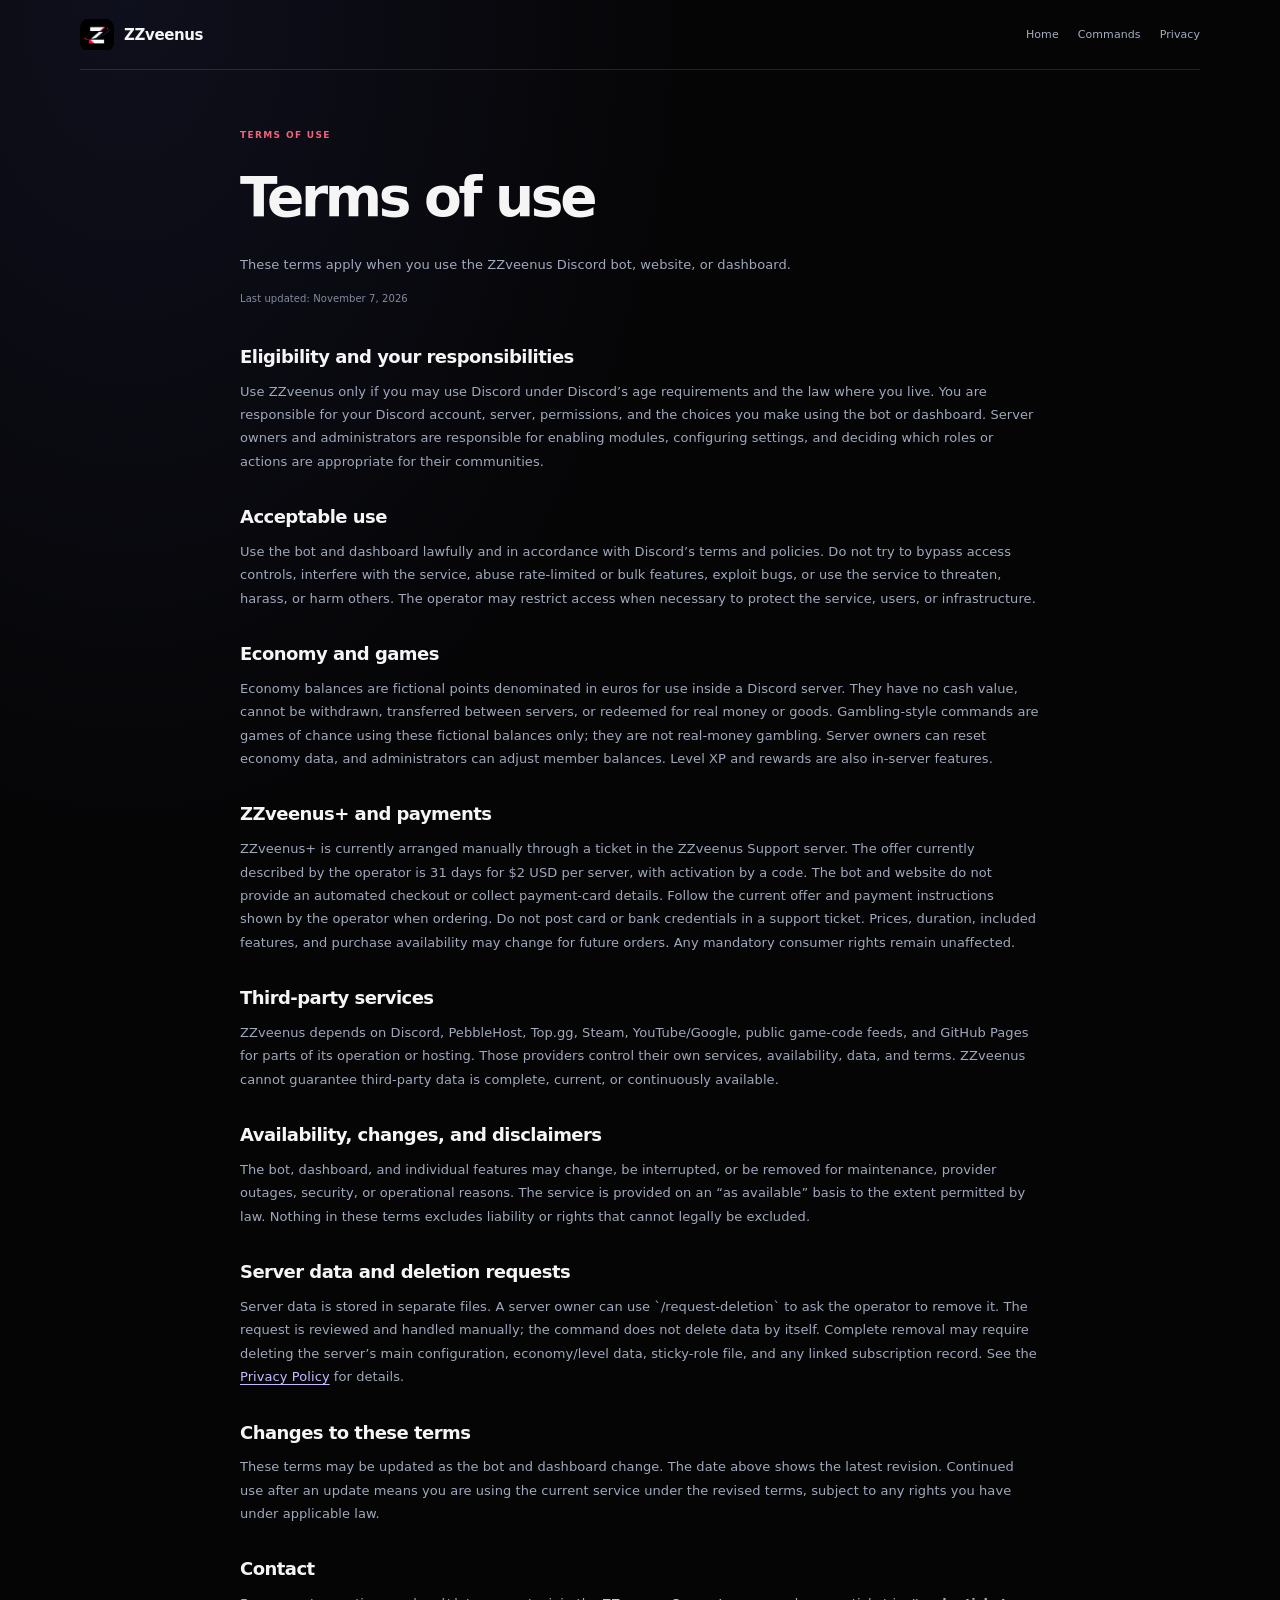
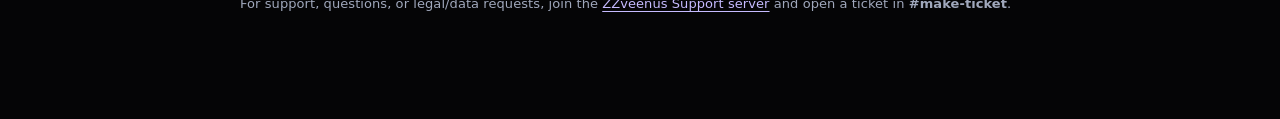
==== commit 5d37c6ab: "Update privacy policy and terms" ====
--- a/terms.html
+++ b/terms.html
@@ -6,28 +6,32 @@
   <meta name="theme-color" content="#08090b">
   <meta name="description" content="Terms for using the ZZveenus Discord bot and web dashboard.">
   <title>Terms — ZZveenus</title>
-  <link rel="icon" href="/zzveenus.png?v=2" type="image/png">
+  <link rel="canonical" href="https://zveenus.github.io/ZZveenus/terms.html">
+  <link rel="icon" href="zzveenus.png" type="image/png">
   <link rel="stylesheet" href="site.css">
 </head>
 <body class="doc-page">
   <header class="doc-header"><a class="brand" href="index.html" aria-label="ZZveenus home"><img class="brand-logo" src="zzveenus.png" alt="" onerror="this.hidden=true"><span>ZZveenus</span></a><nav class="doc-nav" aria-label="Page navigation"><a href="index.html">Home</a><a href="https://zzveenus.duckdns.org/commands">Commands</a><a href="privacy.html">Privacy</a></nav></header>
   <main class="doc-shell legal-content">
-    <section class="doc-lead"><div class="eyebrow">TERMS OF USE</div><h1>Terms of use</h1><p>These terms cover use of the ZZveenus Discord bot and its website dashboard.</p><p class="last-updated">Last updated: October 25, 2026</p></section>
-    <h2>Using ZZveenus</h2>
-    <p>You may use the bot and dashboard for lawful Discord server administration and community features. You are responsible for your account, server, permissions, and choices made through the bot or dashboard.</p>
-    <h2>Server access and permissions</h2>
-    <p>Commands and dashboard settings are subject to Discord permissions and the bot’s own access checks. Keep the bot’s role and permissions configured appropriately. Do not attempt to bypass access checks, disrupt the service, abuse bulk operations, or use the bot to harass or harm others.</p>
-    <h2>Third-party services and information</h2>
-    <p>Some features rely on Discord, Top.gg, Steam, YouTube, and public game-code feeds. Their availability, data, and terms are controlled by those providers. ZZveenus cannot guarantee that an external service will always be available or that its information will be complete or current.</p>
-    <h2>Availability and changes</h2>
-    <p>The bot, dashboard, and individual features may change or become temporarily unavailable for maintenance, provider outages, or operational reasons. Features are provided without a guarantee of uninterrupted availability.</p>
-    <h2>Configuration and data removal</h2>
-    <p>Server administrators are responsible for the settings they configure. A server owner may submit `/request-deletion` to ask for the server’s saved configuration to be removed. The request is handled manually by the bot owner; it does not itself delete files or automatically remove the separately stored sticky-role data.</p>
-    <h2>Acceptable use and service changes</h2>
-    <p>Do not use ZZveenus to violate Discord’s rules, applicable law, or these terms. Access may be limited when use threatens the service, its users, or its infrastructure. The bot owner may update these terms as the bot and dashboard evolve.</p>
+    <section class="doc-lead"><div class="eyebrow">TERMS OF USE</div><h1>Terms of use</h1><p>These terms apply when you use the ZZveenus Discord bot, website, or dashboard.</p><p class="last-updated">Last updated: November 7, 2026</p></section>
+    <h2>Eligibility and your responsibilities</h2>
+    <p>Use ZZveenus only if you may use Discord under Discord’s age requirements and the law where you live. You are responsible for your Discord account, server, permissions, and the choices you make using the bot or dashboard. Server owners and administrators are responsible for enabling modules, configuring settings, and deciding which roles or actions are appropriate for their communities.</p>
+    <h2>Acceptable use</h2>
+    <p>Use the bot and dashboard lawfully and in accordance with Discord’s terms and policies. Do not try to bypass access controls, interfere with the service, abuse rate-limited or bulk features, exploit bugs, or use the service to threaten, harass, or harm others. The operator may restrict access when necessary to protect the service, users, or infrastructure.</p>
+    <h2>Economy and games</h2>
+    <p>Economy balances are fictional points denominated in euros for use inside a Discord server. They have no cash value, cannot be withdrawn, transferred between servers, or redeemed for real money or goods. Gambling-style commands are games of chance using these fictional balances only; they are not real-money gambling. Server owners can reset economy data, and administrators can adjust member balances. Level XP and rewards are also in-server features.</p>
+    <h2>ZZveenus+ and payments</h2>
+    <p>ZZveenus+ is currently arranged manually through a ticket in the ZZveenus Support server. The offer currently described by the operator is 31 days for $2 USD per server, with activation by a code. The bot and website do not provide an automated checkout or collect payment-card details. Follow the current offer and payment instructions shown by the operator when ordering. Do not post card or bank credentials in a support ticket. Prices, duration, included features, and purchase availability may change for future orders. Any mandatory consumer rights remain unaffected.</p>
+    <h2>Third-party services</h2>
+    <p>ZZveenus depends on Discord, PebbleHost, Top.gg, Steam, YouTube/Google, public game-code feeds, and GitHub Pages for parts of its operation or hosting. Those providers control their own services, availability, data, and terms. ZZveenus cannot guarantee third-party data is complete, current, or continuously available.</p>
+    <h2>Availability, changes, and disclaimers</h2>
+    <p>The bot, dashboard, and individual features may change, be interrupted, or be removed for maintenance, provider outages, security, or operational reasons. The service is provided on an “as available” basis to the extent permitted by law. Nothing in these terms excludes liability or rights that cannot legally be excluded.</p>
+    <h2>Server data and deletion requests</h2>
+    <p>Server data is stored in separate files. A server owner can use `/request-deletion` to ask the operator to remove it. The request is reviewed and handled manually; the command does not delete data by itself. Complete removal may require deleting the server’s main configuration, economy/level data, sticky-role file, and any linked subscription record. See the <a href="privacy.html">Privacy Policy</a> for details.</p>
+    <h2>Changes to these terms</h2>
+    <p>These terms may be updated as the bot and dashboard change. The date above shows the latest revision. Continued use after an update means you are using the current service under the revised terms, subject to any rights you have under applicable law.</p>
     <h2>Contact</h2>
-    <p>For help, questions, or a data request, join the <a href="https://discord.com/invite/rjfcsgmcDd">support server</a> and open a ticket in <b>#make-ticket</b>.</p>
+    <p>For support, questions, or legal/data requests, join the <a href="https://discord.com/invite/rjfcsgmcDd">ZZveenus Support server</a> and open a ticket in <b>#make-ticket</b>.</p>
   </main>
 </body>
 </html>
-
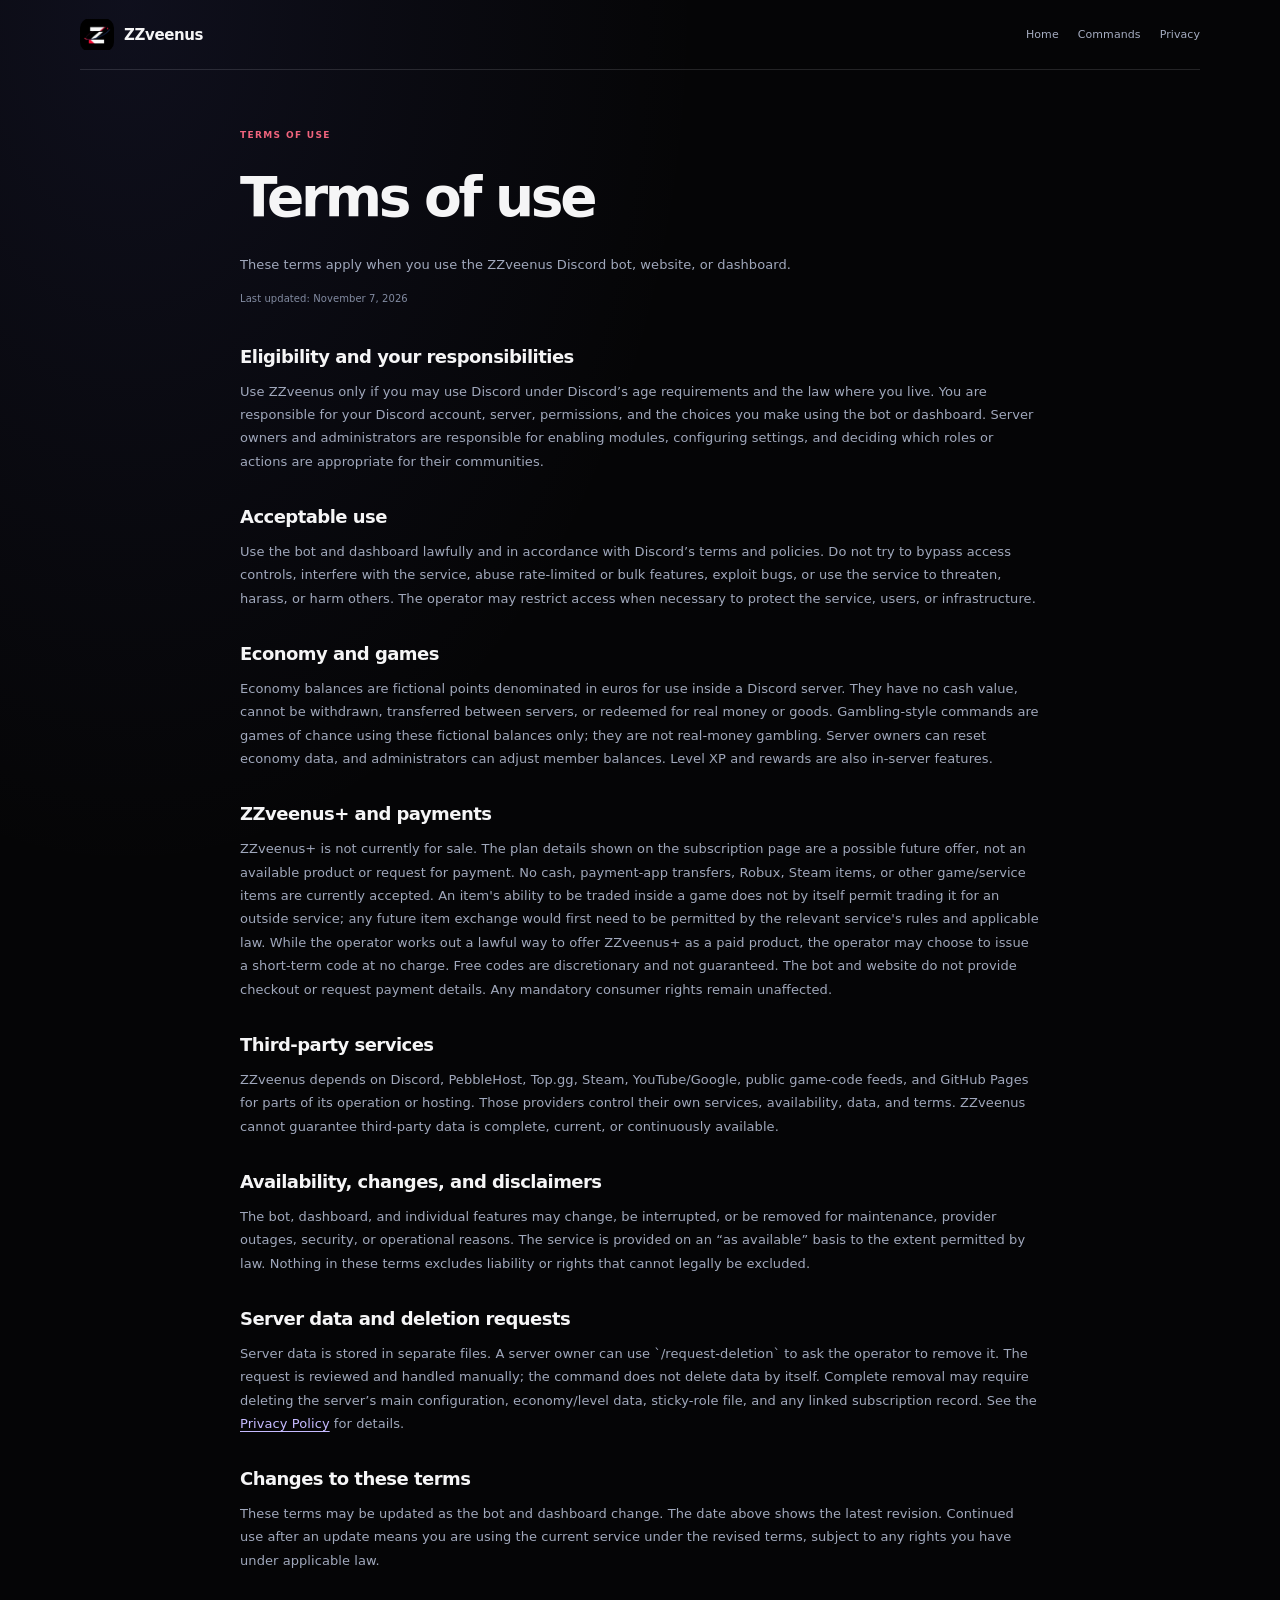
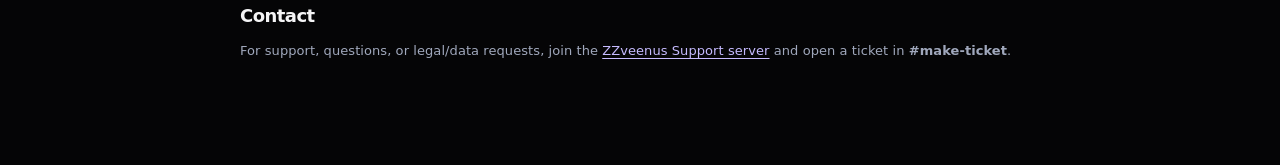
==== commit a1b90ee5: "Clarify ZZveenus+ is not for sale" ====
--- a/terms.html
+++ b/terms.html
@@ -21,7 +21,7 @@
     <h2>Economy and games</h2>
     <p>Economy balances are fictional points denominated in euros for use inside a Discord server. They have no cash value, cannot be withdrawn, transferred between servers, or redeemed for real money or goods. Gambling-style commands are games of chance using these fictional balances only; they are not real-money gambling. Server owners can reset economy data, and administrators can adjust member balances. Level XP and rewards are also in-server features.</p>
     <h2>ZZveenus+ and payments</h2>
-    <p>ZZveenus+ is currently arranged manually through a ticket in the ZZveenus Support server. The offer currently described by the operator is 31 days for $2 USD per server, with activation by a code. The bot and website do not provide an automated checkout or collect payment-card details. Follow the current offer and payment instructions shown by the operator when ordering. Do not post card or bank credentials in a support ticket. Prices, duration, included features, and purchase availability may change for future orders. Any mandatory consumer rights remain unaffected.</p>
+    <p>ZZveenus+ is not currently for sale. The plan details shown on the subscription page are a possible future offer, not an available product or request for payment. No cash, payment-app transfers, Robux, Steam items, or other game/service items are currently accepted. An item's ability to be traded inside a game does not by itself permit trading it for an outside service; any future item exchange would first need to be permitted by the relevant service's rules and applicable law. While the operator works out a lawful way to offer ZZveenus+ as a paid product, the operator may choose to issue a short-term code at no charge. Free codes are discretionary and not guaranteed. The bot and website do not provide checkout or request payment details. Any mandatory consumer rights remain unaffected.</p>
     <h2>Third-party services</h2>
     <p>ZZveenus depends on Discord, PebbleHost, Top.gg, Steam, YouTube/Google, public game-code feeds, and GitHub Pages for parts of its operation or hosting. Those providers control their own services, availability, data, and terms. ZZveenus cannot guarantee third-party data is complete, current, or continuously available.</p>
     <h2>Availability, changes, and disclaimers</h2>
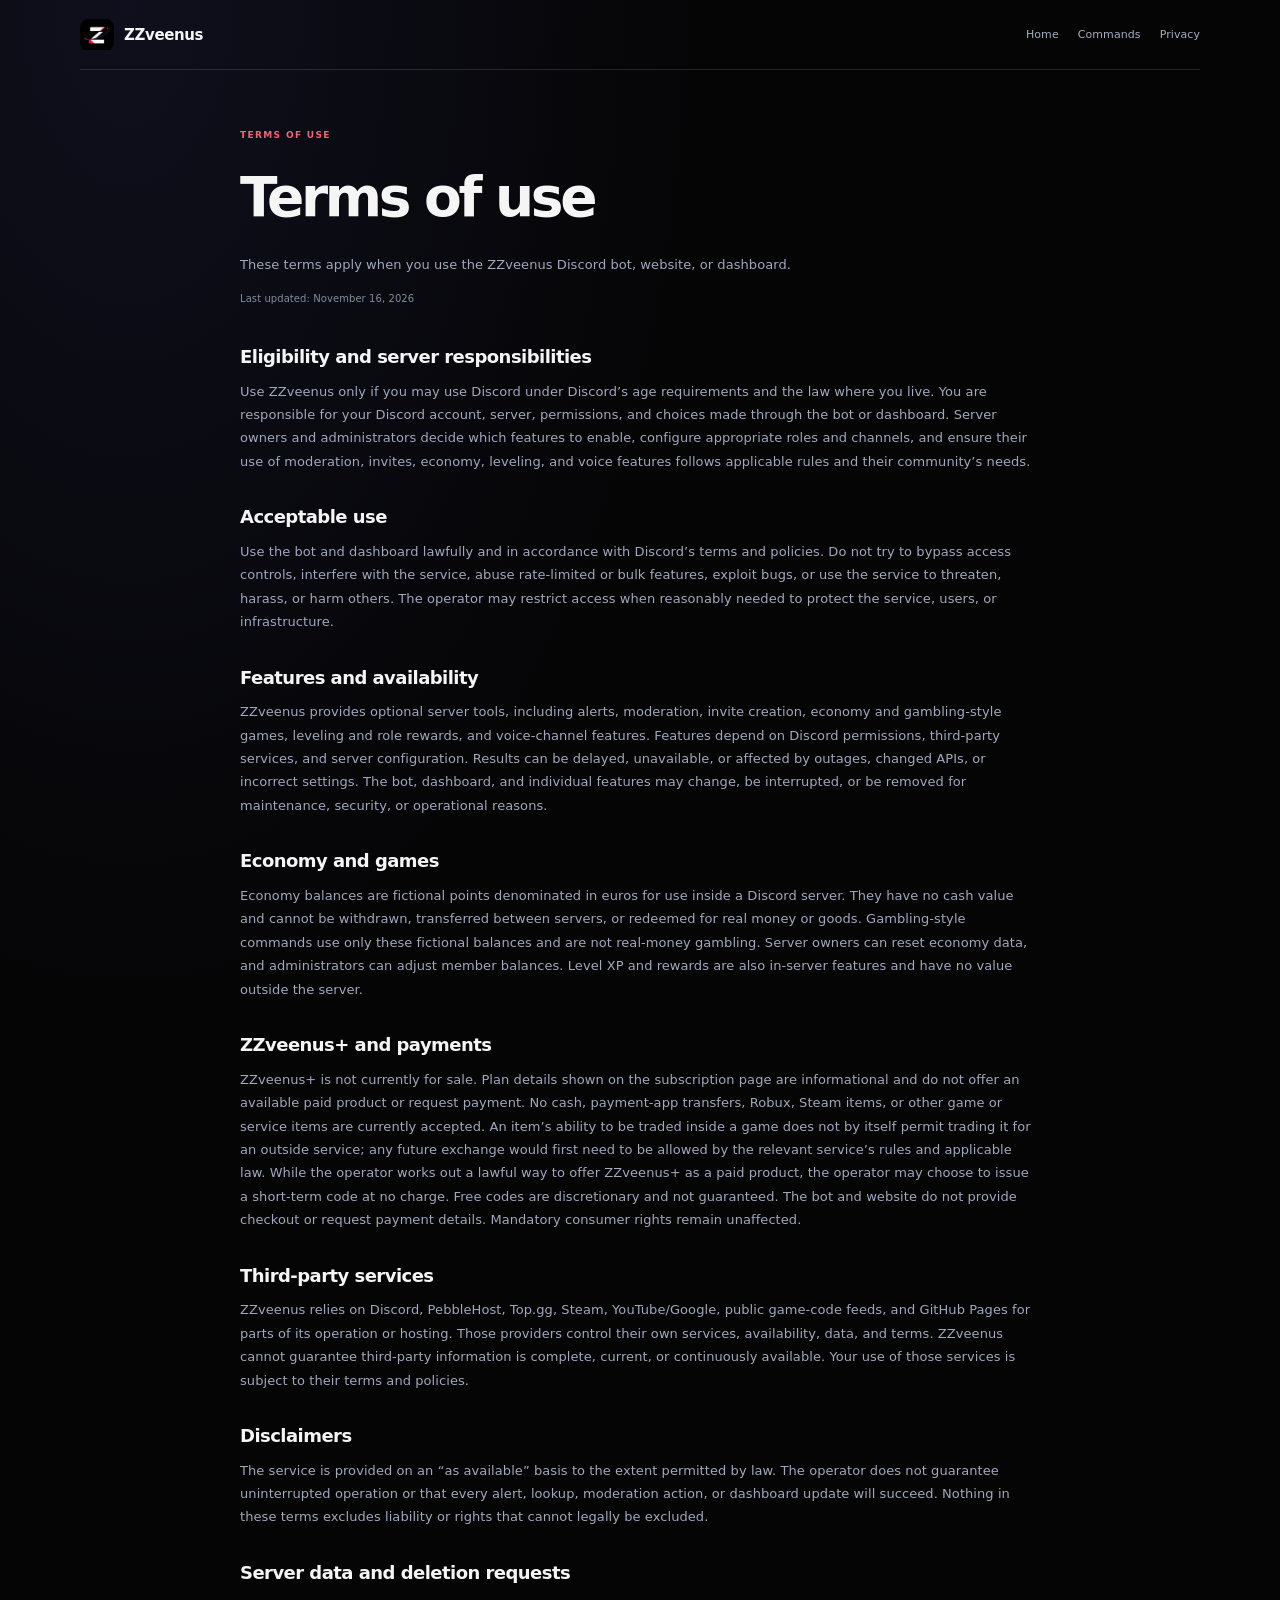
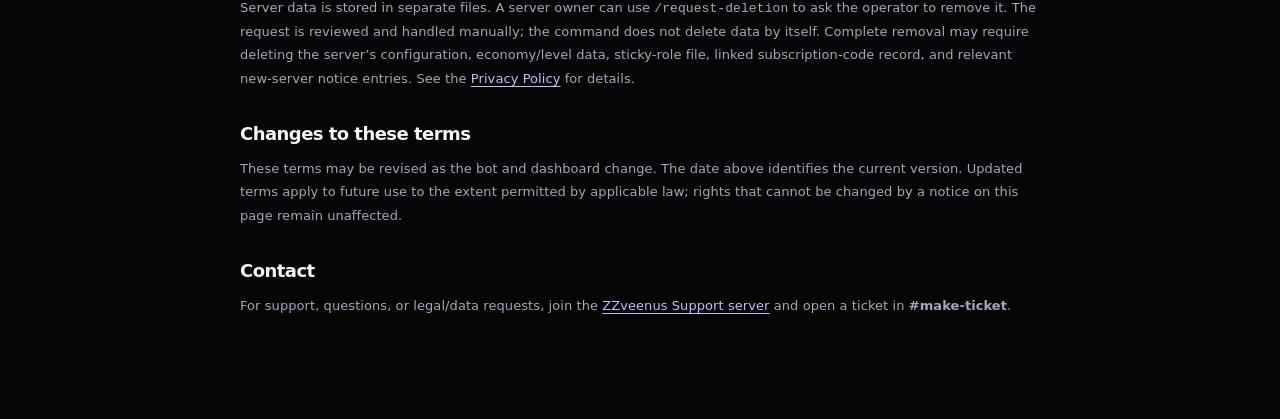
==== commit 9c13259a: "Update privacy policy and terms" ====
--- a/terms.html
+++ b/terms.html
@@ -13,23 +13,25 @@
 <body class="doc-page">
   <header class="doc-header"><a class="brand" href="index.html" aria-label="ZZveenus home"><img class="brand-logo" src="zzveenus.png" alt="" onerror="this.hidden=true"><span>ZZveenus</span></a><nav class="doc-nav" aria-label="Page navigation"><a href="index.html">Home</a><a href="https://zzveenus.duckdns.org/commands">Commands</a><a href="privacy.html">Privacy</a></nav></header>
   <main class="doc-shell legal-content">
-    <section class="doc-lead"><div class="eyebrow">TERMS OF USE</div><h1>Terms of use</h1><p>These terms apply when you use the ZZveenus Discord bot, website, or dashboard.</p><p class="last-updated">Last updated: November 7, 2026</p></section>
-    <h2>Eligibility and your responsibilities</h2>
-    <p>Use ZZveenus only if you may use Discord under Discord’s age requirements and the law where you live. You are responsible for your Discord account, server, permissions, and the choices you make using the bot or dashboard. Server owners and administrators are responsible for enabling modules, configuring settings, and deciding which roles or actions are appropriate for their communities.</p>
+    <section class="doc-lead"><div class="eyebrow">TERMS OF USE</div><h1>Terms of use</h1><p>These terms apply when you use the ZZveenus Discord bot, website, or dashboard.</p><p class="last-updated">Last updated: November 16, 2026</p></section>
+    <h2>Eligibility and server responsibilities</h2>
+    <p>Use ZZveenus only if you may use Discord under Discord’s age requirements and the law where you live. You are responsible for your Discord account, server, permissions, and choices made through the bot or dashboard. Server owners and administrators decide which features to enable, configure appropriate roles and channels, and ensure their use of moderation, invites, economy, leveling, and voice features follows applicable rules and their community’s needs.</p>
     <h2>Acceptable use</h2>
-    <p>Use the bot and dashboard lawfully and in accordance with Discord’s terms and policies. Do not try to bypass access controls, interfere with the service, abuse rate-limited or bulk features, exploit bugs, or use the service to threaten, harass, or harm others. The operator may restrict access when necessary to protect the service, users, or infrastructure.</p>
+    <p>Use the bot and dashboard lawfully and in accordance with Discord’s terms and policies. Do not try to bypass access controls, interfere with the service, abuse rate-limited or bulk features, exploit bugs, or use the service to threaten, harass, or harm others. The operator may restrict access when reasonably needed to protect the service, users, or infrastructure.</p>
+    <h2>Features and availability</h2>
+    <p>ZZveenus provides optional server tools, including alerts, moderation, invite creation, economy and gambling-style games, leveling and role rewards, and voice-channel features. Features depend on Discord permissions, third-party services, and server configuration. Results can be delayed, unavailable, or affected by outages, changed APIs, or incorrect settings. The bot, dashboard, and individual features may change, be interrupted, or be removed for maintenance, security, or operational reasons.</p>
     <h2>Economy and games</h2>
-    <p>Economy balances are fictional points denominated in euros for use inside a Discord server. They have no cash value, cannot be withdrawn, transferred between servers, or redeemed for real money or goods. Gambling-style commands are games of chance using these fictional balances only; they are not real-money gambling. Server owners can reset economy data, and administrators can adjust member balances. Level XP and rewards are also in-server features.</p>
+    <p>Economy balances are fictional points denominated in euros for use inside a Discord server. They have no cash value and cannot be withdrawn, transferred between servers, or redeemed for real money or goods. Gambling-style commands use only these fictional balances and are not real-money gambling. Server owners can reset economy data, and administrators can adjust member balances. Level XP and rewards are also in-server features and have no value outside the server.</p>
     <h2>ZZveenus+ and payments</h2>
-    <p>ZZveenus+ is not currently for sale. The plan details shown on the subscription page are a possible future offer, not an available product or request for payment. No cash, payment-app transfers, Robux, Steam items, or other game/service items are currently accepted. An item's ability to be traded inside a game does not by itself permit trading it for an outside service; any future item exchange would first need to be permitted by the relevant service's rules and applicable law. While the operator works out a lawful way to offer ZZveenus+ as a paid product, the operator may choose to issue a short-term code at no charge. Free codes are discretionary and not guaranteed. The bot and website do not provide checkout or request payment details. Any mandatory consumer rights remain unaffected.</p>
+    <p>ZZveenus+ is not currently for sale. Plan details shown on the subscription page are informational and do not offer an available paid product or request payment. No cash, payment-app transfers, Robux, Steam items, or other game or service items are currently accepted. An item’s ability to be traded inside a game does not by itself permit trading it for an outside service; any future exchange would first need to be allowed by the relevant service’s rules and applicable law. While the operator works out a lawful way to offer ZZveenus+ as a paid product, the operator may choose to issue a short-term code at no charge. Free codes are discretionary and not guaranteed. The bot and website do not provide checkout or request payment details. Mandatory consumer rights remain unaffected.</p>
     <h2>Third-party services</h2>
-    <p>ZZveenus depends on Discord, PebbleHost, Top.gg, Steam, YouTube/Google, public game-code feeds, and GitHub Pages for parts of its operation or hosting. Those providers control their own services, availability, data, and terms. ZZveenus cannot guarantee third-party data is complete, current, or continuously available.</p>
-    <h2>Availability, changes, and disclaimers</h2>
-    <p>The bot, dashboard, and individual features may change, be interrupted, or be removed for maintenance, provider outages, security, or operational reasons. The service is provided on an “as available” basis to the extent permitted by law. Nothing in these terms excludes liability or rights that cannot legally be excluded.</p>
+    <p>ZZveenus relies on Discord, PebbleHost, Top.gg, Steam, YouTube/Google, public game-code feeds, and GitHub Pages for parts of its operation or hosting. Those providers control their own services, availability, data, and terms. ZZveenus cannot guarantee third-party information is complete, current, or continuously available. Your use of those services is subject to their terms and policies.</p>
+    <h2>Disclaimers</h2>
+    <p>The service is provided on an “as available” basis to the extent permitted by law. The operator does not guarantee uninterrupted operation or that every alert, lookup, moderation action, or dashboard update will succeed. Nothing in these terms excludes liability or rights that cannot legally be excluded.</p>
     <h2>Server data and deletion requests</h2>
-    <p>Server data is stored in separate files. A server owner can use `/request-deletion` to ask the operator to remove it. The request is reviewed and handled manually; the command does not delete data by itself. Complete removal may require deleting the server’s main configuration, economy/level data, sticky-role file, and any linked subscription record. See the <a href="privacy.html">Privacy Policy</a> for details.</p>
+    <p>Server data is stored in separate files. A server owner can use <code>/request-deletion</code> to ask the operator to remove it. The request is reviewed and handled manually; the command does not delete data by itself. Complete removal may require deleting the server’s configuration, economy/level data, sticky-role file, linked subscription-code record, and relevant new-server notice entries. See the <a href="privacy.html">Privacy Policy</a> for details.</p>
     <h2>Changes to these terms</h2>
-    <p>These terms may be updated as the bot and dashboard change. The date above shows the latest revision. Continued use after an update means you are using the current service under the revised terms, subject to any rights you have under applicable law.</p>
+    <p>These terms may be revised as the bot and dashboard change. The date above identifies the current version. Updated terms apply to future use to the extent permitted by applicable law; rights that cannot be changed by a notice on this page remain unaffected.</p>
     <h2>Contact</h2>
     <p>For support, questions, or legal/data requests, join the <a href="https://discord.com/invite/rjfcsgmcDd">ZZveenus Support server</a> and open a ticket in <b>#make-ticket</b>.</p>
   </main>
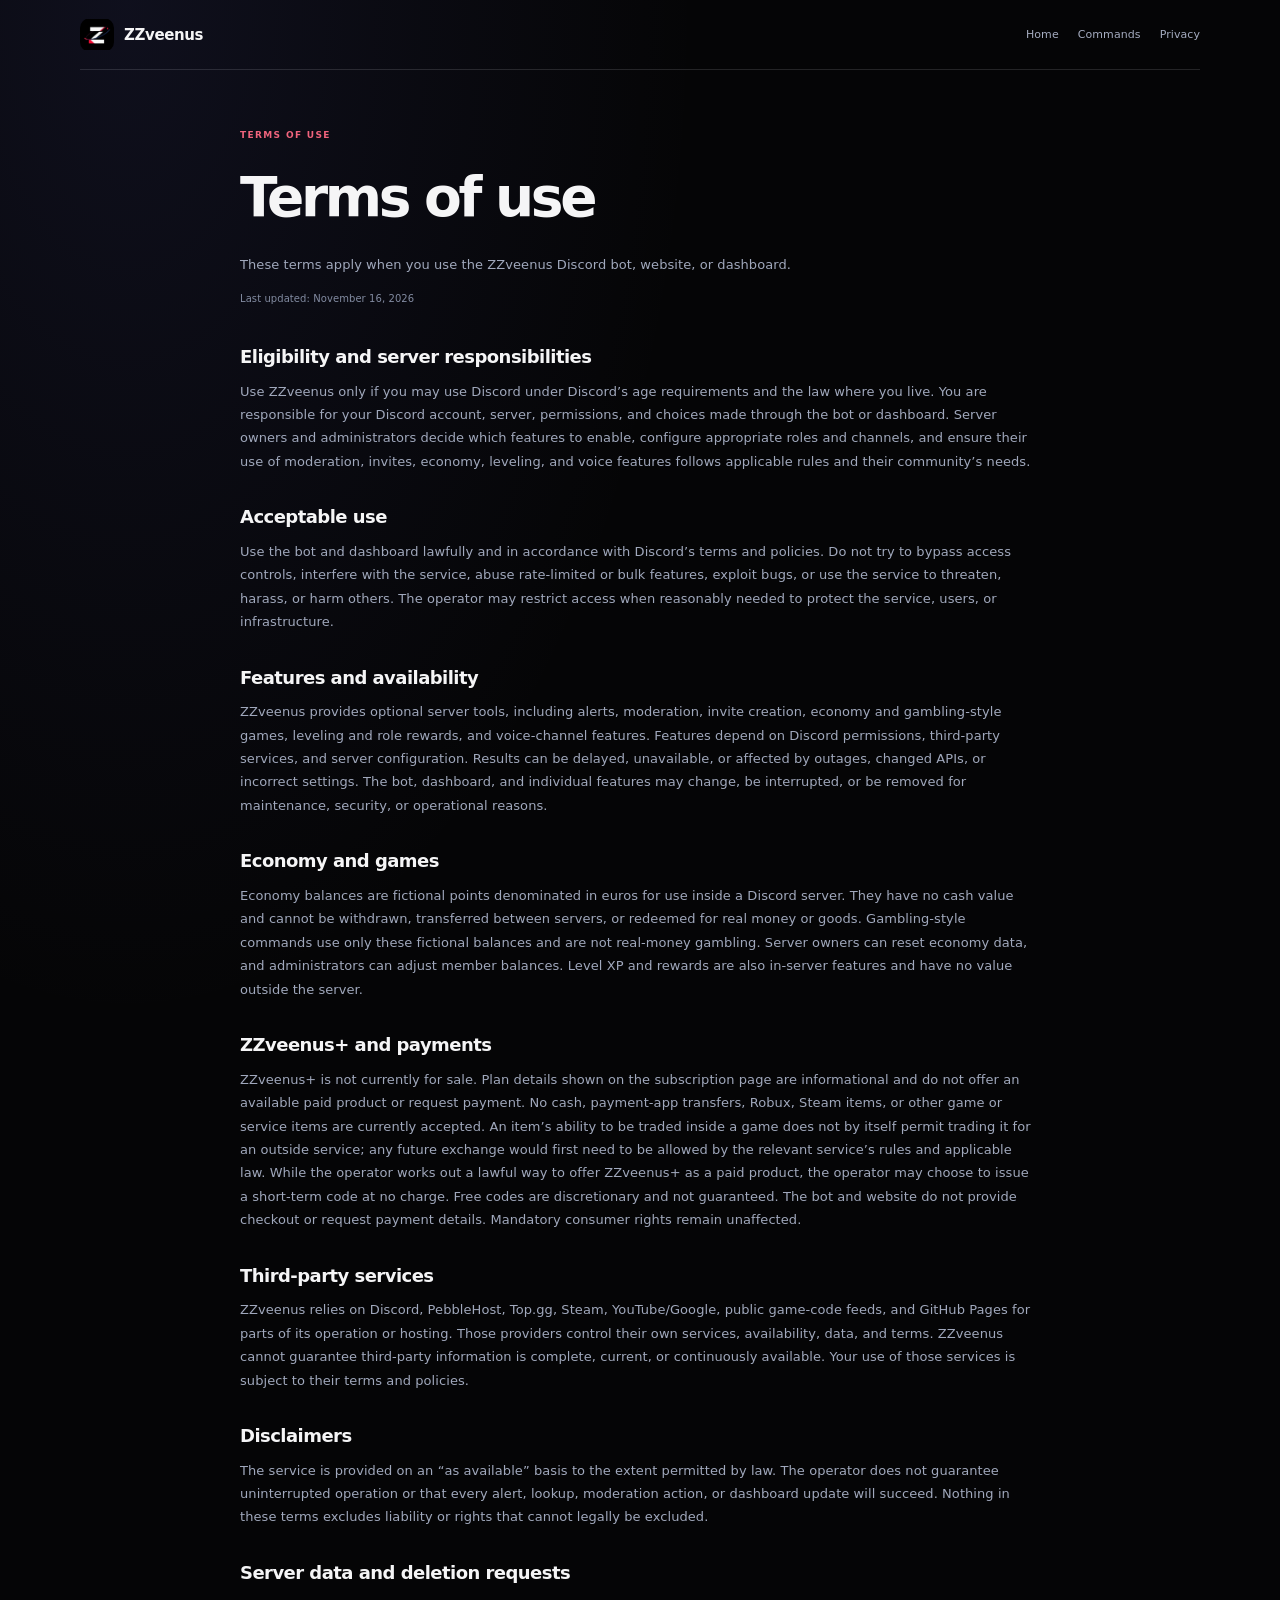
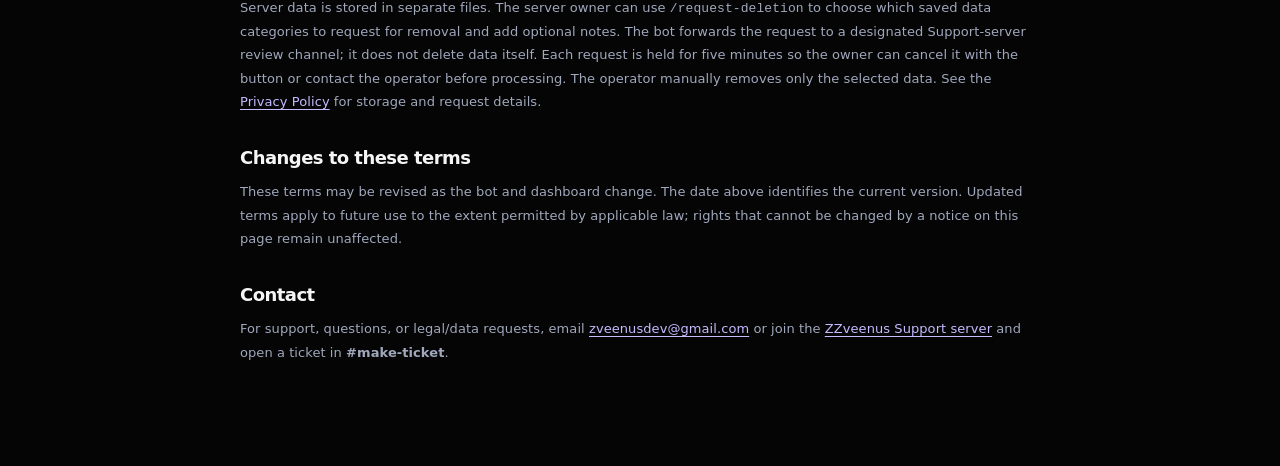
==== commit 7758b317: "Update deletion request and contact policies" ====
--- a/terms.html
+++ b/terms.html
@@ -29,11 +29,11 @@
     <h2>Disclaimers</h2>
     <p>The service is provided on an “as available” basis to the extent permitted by law. The operator does not guarantee uninterrupted operation or that every alert, lookup, moderation action, or dashboard update will succeed. Nothing in these terms excludes liability or rights that cannot legally be excluded.</p>
     <h2>Server data and deletion requests</h2>
-    <p>Server data is stored in separate files. A server owner can use <code>/request-deletion</code> to ask the operator to remove it. The request is reviewed and handled manually; the command does not delete data by itself. Complete removal may require deleting the server’s configuration, economy/level data, sticky-role file, linked subscription-code record, and relevant new-server notice entries. See the <a href="privacy.html">Privacy Policy</a> for details.</p>
+    <p>Server data is stored in separate files. The server owner can use <code>/request-deletion</code> to choose which saved data categories to request for removal and add optional notes. The bot forwards the request to a designated Support-server review channel; it does not delete data itself. Each request is held for five minutes so the owner can cancel it with the button or contact the operator before processing. The operator manually removes only the selected data. See the <a href="privacy.html">Privacy Policy</a> for storage and request details.</p>
     <h2>Changes to these terms</h2>
     <p>These terms may be revised as the bot and dashboard change. The date above identifies the current version. Updated terms apply to future use to the extent permitted by applicable law; rights that cannot be changed by a notice on this page remain unaffected.</p>
     <h2>Contact</h2>
-    <p>For support, questions, or legal/data requests, join the <a href="https://discord.com/invite/rjfcsgmcDd">ZZveenus Support server</a> and open a ticket in <b>#make-ticket</b>.</p>
+    <p>For support, questions, or legal/data requests, email <a href="mailto:zveenusdev@gmail.com">zveenusdev@gmail.com</a> or join the <a href="https://discord.com/invite/rjfcsgmcDd">ZZveenus Support server</a> and open a ticket in <b>#make-ticket</b>.</p>
   </main>
 </body>
 </html>
